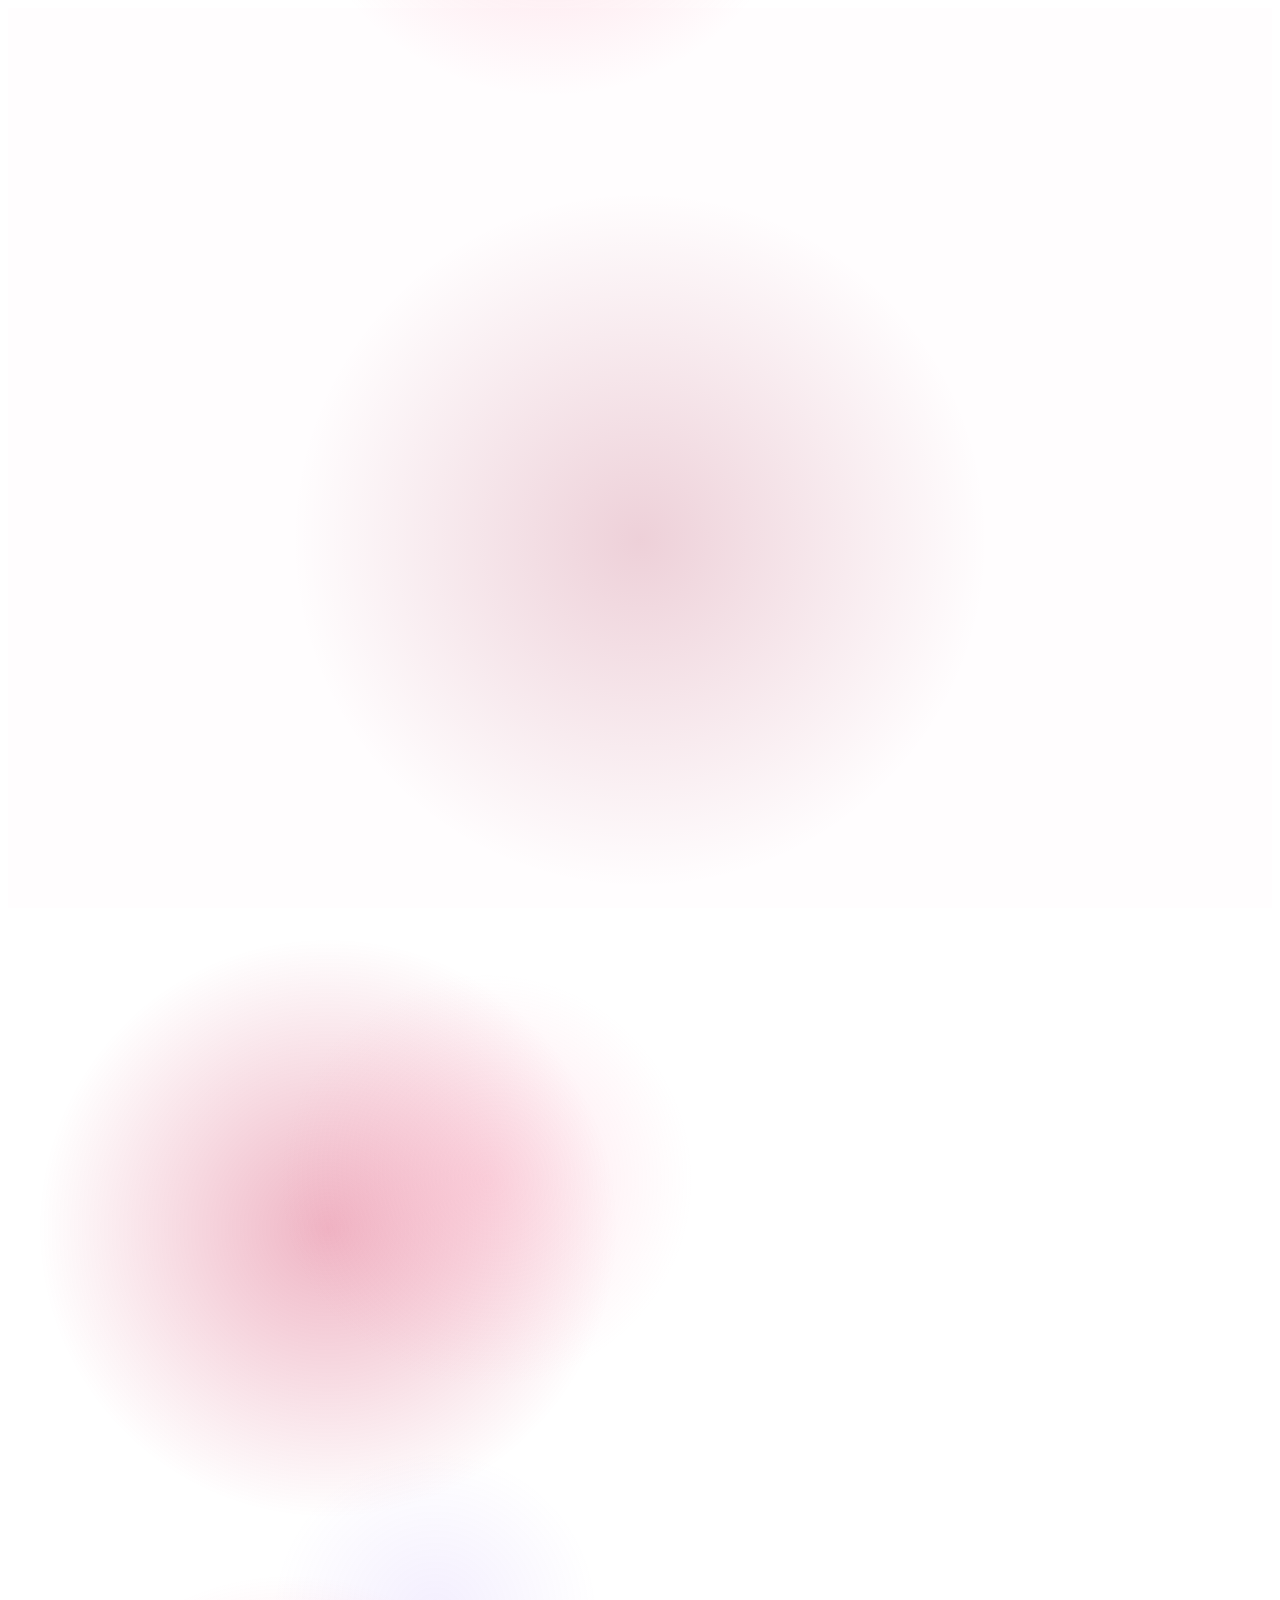
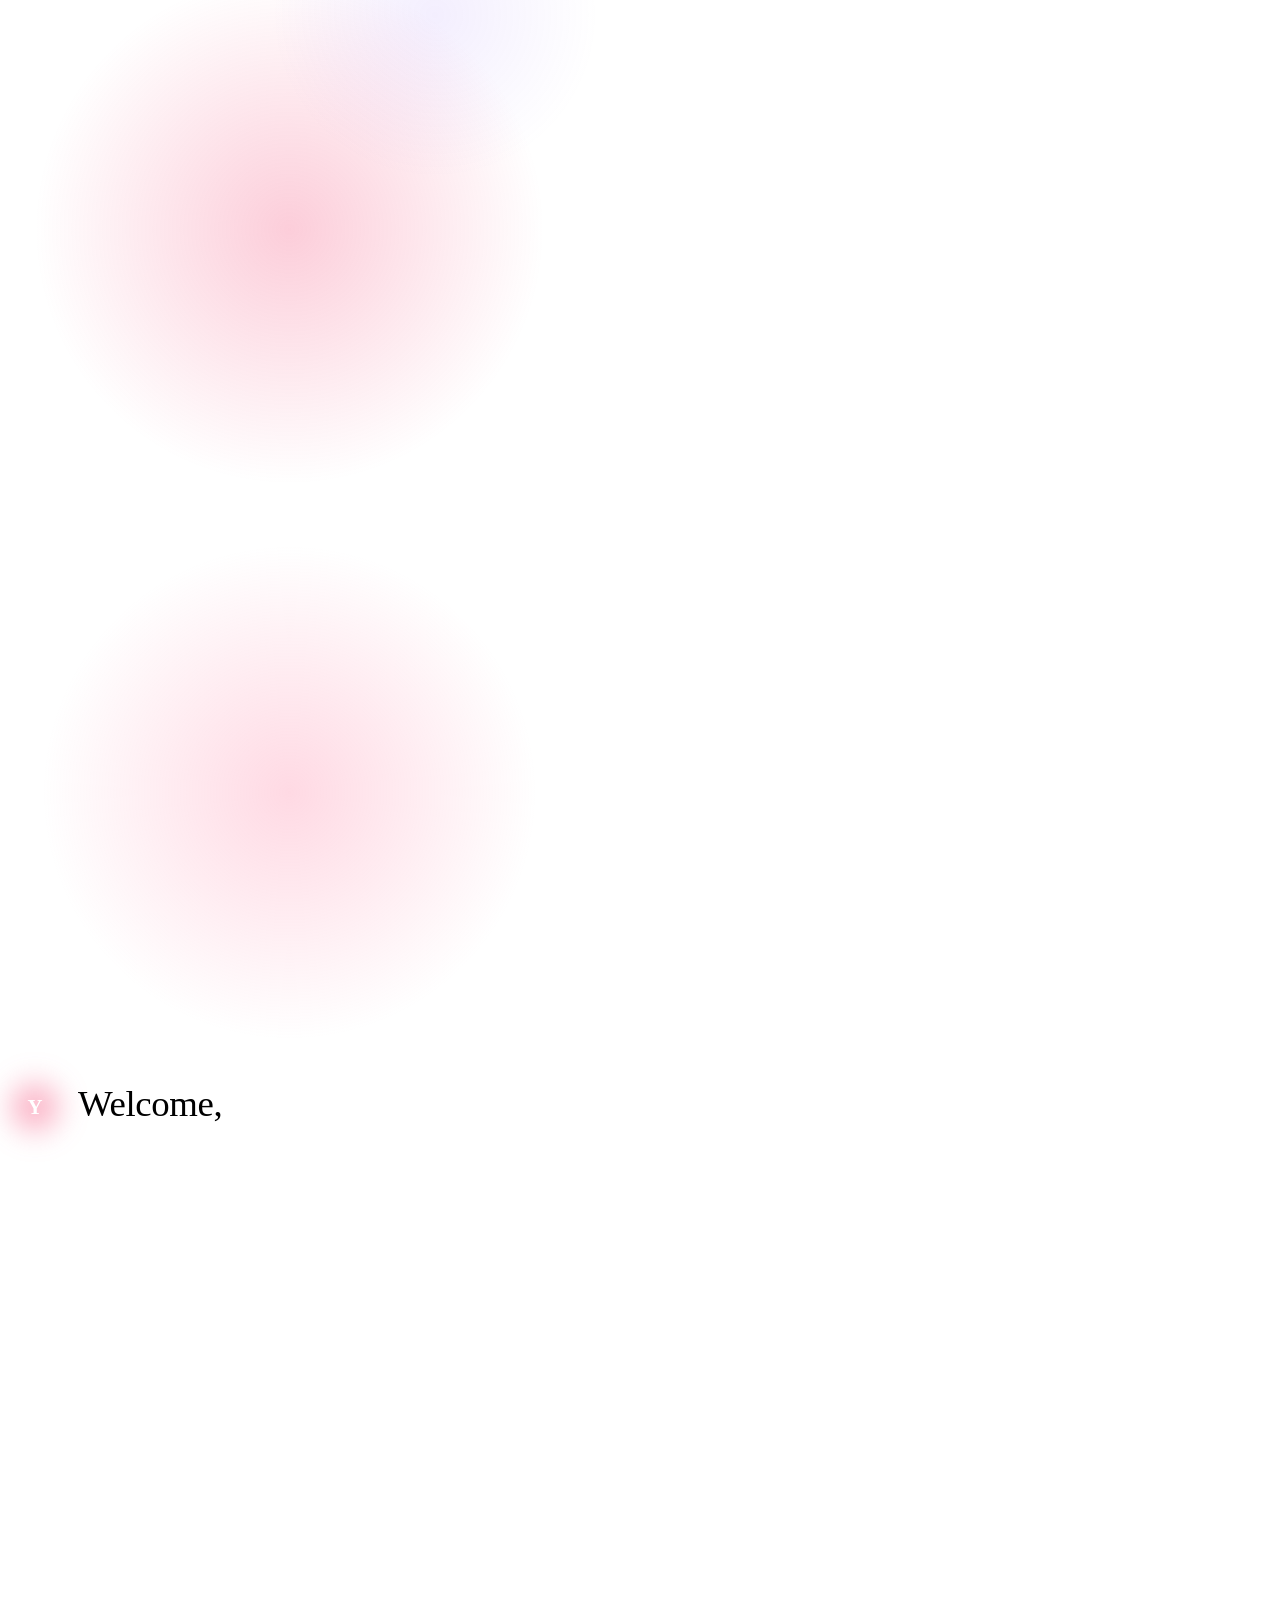
==== index.html @ c7412413 "Update index.html" ====
<!doctype html>
<html lang="en">
<head>
<meta charset="utf-8" />
<meta name="viewport" content="width=device-width, initial-scale=1" />
<title>AFEX Hub</title>
<link rel="preconnect" href="https://fonts.googleapis.com"> 
<link rel="preconnect" href="https://fonts.gstatic.com" crossorigin>
<link rel="preconnect" href="https://api.fontshare.com" crossorigin>
<link href="https://fonts.googleapis.com/css2?family=Cormorant+Garamond:ital,wght@1,500;1,600;1,700&display=swap" rel="stylesheet">
<link href="https://api.fontshare.com/v2/css?f[]=switzer@400,500,600,700,800&display=swap" rel="stylesheet">
<link rel="stylesheet" href="assets/shared.css">
<style>
  body{ overflow:hidden; }
  .stage{ display:flex; flex-direction:column; transform:translateY(0); transition:transform .95s var(--ease); will-change:transform; }
  body.revealed .stage{ transform:translateY(-100vh); }

  .welcome{
    height:100vh; position:relative; cursor:pointer;
    display:flex; flex-direction:column; align-items:center; justify-content:center; text-align:center; padding:0 24px;
    background:#fffdfe;
  }
  .welcome .grain{ z-index:1; }
  .w1{ width:55vw;height:55vw; left:2vw; top:0; background:radial-gradient(circle at center, rgba(201,6,58,.22), transparent 60%); animation:wf1 28s ease-in-out infinite; }
  .w2{ width:48vw;height:48vw; right:0; top:14vh; background:radial-gradient(circle at center, rgba(244,63,111,.20), transparent 60%); animation:wf2 34s ease-in-out infinite; }
  .w3{ width:62vw;height:62vw; left:20vw; bottom:-24vh; background:radial-gradient(circle at center, rgba(158,4,46,.18), transparent 62%); animation:wf3 40s ease-in-out infinite; }
  .w4{ width:38vw;height:38vw; right:14vw; bottom:6vh; background:radial-gradient(circle at center, rgba(255,138,170,.22), transparent 60%); animation:wf4 31s ease-in-out infinite; }
  .w5{ width:30vw;height:30vw; left:8vw; top:34vh; background:radial-gradient(circle at center, rgba(139,92,246,.10), transparent 60%); animation:wf5 37s ease-in-out infinite; }
  @keyframes wf1{ 0%,100%{transform:translate(0,0) scale(1);opacity:.85} 25%{transform:translate(20vw,8vh) scale(1.25)} 50%{transform:translate(10vw,22vh) scale(1.1);opacity:1} 75%{transform:translate(-6vw,12vh) scale(1.3)} }
  @keyframes wf2{ 0%,100%{transform:translate(0,0) scale(1);opacity:.8} 30%{transform:translate(-16vw,14vh) scale(1.2)} 60%{transform:translate(-22vw,-6vh) scale(1.35);opacity:1} }
  @keyframes wf3{ 0%,100%{transform:translate(0,0) scale(1)} 33%{transform:translate(-14vw,-18vh) scale(1.2)} 66%{transform:translate(10vw,-10vh) scale(1.1)} }
  @keyframes wf4{ 0%,100%{transform:translate(0,0) scale(1);opacity:.75} 40%{transform:translate(-12vw,-14vh) scale(1.3)} 70%{transform:translate(6vw,-20vh) scale(1.15);opacity:1} }
  @keyframes wf5{ 0%,100%{transform:translate(0,0) scale(1)} 50%{transform:translate(16vw,14vh) scale(1.4)} }

  .welcome-inner{ position:relative; z-index:2; display:flex; flex-direction:column; align-items:center; }
  .greet-clip{ overflow:hidden; display:block; padding:.15em .2em; }
  @keyframes greetOut{ from{opacity:1;transform:translateY(0);filter:blur(0)} to{opacity:0;transform:translateY(-115%);filter:blur(8px)} }
  @keyframes greetIn{ from{opacity:0;transform:translateY(115%);filter:blur(8px)} to{opacity:1;transform:translateY(0);filter:blur(0)} }
  .welcome-line{ display:block; font-weight:500; font-size:clamp(1.5rem,3.4vw,2.4rem); letter-spacing:.005em; color:var(--ink); white-space:nowrap; opacity:0; animation:rise 1s var(--ease) .3s forwards; }
  .welcome-line.greet-out{ animation:greetOut .5s cubic-bezier(.4,0,.2,1) forwards; }
  .welcome-line.greet-in{ animation:greetIn .6s cubic-bezier(.16,1,.3,1) forwards; }
  .name-row{ position:relative; display:inline-flex; align-items:baseline; justify-content:center; white-space:nowrap; max-width:100%; }
  .welcome-name{
    display:block; white-space:nowrap; font-family:'Cormorant Garamond',serif; font-style:italic; font-weight:600;
    font-size:clamp(4rem,14vw,10.5rem); line-height:1.2; letter-spacing:-.01em; margin-top:.04em;
    padding:.1em .28em .06em .18em;
    background:linear-gradient(100deg,var(--red-deep) 0%,var(--red) 34%,var(--rose) 58%,var(--red) 84%,var(--red-deep) 100%);
    background-size:220% 100%; -webkit-background-clip:text; background-clip:text; -webkit-text-fill-color:transparent; color:transparent;
    opacity:0;
    filter:drop-shadow(0 2px 24px rgba(201,6,58,.18));
    animation:riseName 1.1s var(--ease) .46s forwards, sweep 9s ease-in-out 1.6s infinite;
  }
  @keyframes riseName{ from{opacity:0;transform:translateY(18px)} to{opacity:.86;transform:translateY(0)} }
  .welcome-punc{
    position:absolute; left:100%; bottom:0; width:0;
    display:inline-block; overflow:visible;
  }
  .welcome-punc span{
    display:inline-block; margin-left:-.28em; opacity:.86;
    font-family:'Cormorant Garamond',serif; font-style:italic; font-weight:600;
    font-size:clamp(4rem,14vw,10.5rem); line-height:1.2;
    background:linear-gradient(100deg,var(--red) 0%,var(--rose) 100%);
    -webkit-background-clip:text; background-clip:text; -webkit-text-fill-color:transparent; color:transparent;
  }
  .punc-out{ animation:puncOut .5s cubic-bezier(.4,0,.2,1) forwards; }
  .punc-in{ animation:puncIn .6s cubic-bezier(.16,1,.3,1) forwards; }
  @keyframes puncOut{ from{opacity:.86;transform:translateY(0)} to{opacity:0;transform:translateY(-115%)} }
  @keyframes puncIn{ from{opacity:0;transform:translateY(115%)} to{opacity:.86;transform:translateY(0)} }
  @keyframes sweep{ 0%,100%{background-position:0% 50%} 50%{background-position:100% 50%} }
  @keyframes rise{ from{opacity:0;transform:translateY(18px)} to{opacity:1;transform:translateY(0)} }

  .d1{ width:50vw;height:50vw; right:-8vw; top:-12vh; background:radial-gradient(circle at center, rgba(201,6,58,.30), transparent 64%); animation:wf3 30s ease-in-out infinite; }
  .d2{ width:44vw;height:44vw; left:-6vw; bottom:-16vh; background:radial-gradient(circle at center, rgba(244,63,111,.26), transparent 64%); animation:wf2 34s ease-in-out infinite; }
  .d3{ width:44vw;height:44vw; left:30vw; top:24vh; background:radial-gradient(circle at center, rgba(255,138,170,.32), transparent 62%); animation:wf1 38s ease-in-out infinite; }

  .dash-top{ margin-bottom:32px; }
  .hello-row{ display:flex; align-items:center; gap:16px; }
  .headshot{ width:54px; height:54px; border-radius:50%; flex-shrink:0; position:relative;
    background:linear-gradient(135deg,var(--red),var(--rose)); color:#fff; font-weight:700; font-size:1.3rem;
    display:flex; align-items:center; justify-content:center;
    background-size:cover; background-position:center; }
  .headshot::before{ content:""; position:absolute; inset:-10px; border-radius:50%; z-index:-1;
    background:radial-gradient(circle at center, rgba(244,63,111,.5), transparent 70%);
    filter:blur(12px); animation:hsGlow 4s ease-in-out infinite; }
  @keyframes hsGlow{ 0%,100%{opacity:.6; transform:scale(1)} 50%{opacity:1; transform:scale(1.12)} }
  .dash-hello{ font-size:clamp(1.6rem,3vw,2.3rem); font-weight:500; letter-spacing:-.01em; line-height:1.3; overflow:visible; }
  .dash-hello b{ font-family:'Cormorant Garamond',serif; font-style:italic; font-weight:700; font-size:1.2em;
    line-height:1.3; padding:0 .18em 0 .04em; display:inline-block; overflow:visible;
    background:linear-gradient(100deg,var(--red-deep),var(--rose)); -webkit-background-clip:text; background-clip:text; -webkit-text-fill-color:transparent; color:transparent; }
  .dash-date{ font-size:.84rem; color:var(--soft); font-weight:600; margin-top:.5rem; }

  .board{ display:grid; grid-template-columns:1.4fr 1fr 1fr; grid-auto-rows:auto; gap:16px; }
  .card{ background:linear-gradient(145deg, rgba(255,255,255,.55), rgba(255,255,255,.28)); border:1px solid rgba(255,255,255,.9); border-radius:22px; padding:26px; position:relative; overflow:hidden;
    backdrop-filter:blur(6px) saturate(150%); -webkit-backdrop-filter:blur(6px) saturate(150%);
    box-shadow:0 1px 0 rgba(255,255,255,.9) inset, -1px -1px 0 rgba(255,255,255,.3) inset, 0 14px 40px -18px rgba(16,14,20,.28);
    opacity:0; transform:translateY(28px); }
  .card::before{ content:""; position:absolute; top:-60%; left:-20%; width:70%; height:200%; pointer-events:none; z-index:0;
    background:linear-gradient(100deg, transparent 30%, rgba(255,255,255,.55) 48%, rgba(255,255,255,.8) 50%, rgba(255,255,255,.55) 52%, transparent 70%);
    transform:rotate(12deg); filter:blur(3px); }
  .card::after{ content:""; position:absolute; inset:0 0 auto 0; height:55%; pointer-events:none; z-index:0;
    background:linear-gradient(180deg, rgba(255,255,255,.7), rgba(255,255,255,0)); }
  .card .value{ transition:transform .3s var(--ease); transform-origin:left center; position:relative; z-index:1; }
  .card.hero .value{ transform-origin:center; }
  .card:hover .value{ transform:scale(1.08); }
  body.revealed .card{ animation:floatUp .8s var(--ease) forwards; }
  body.revealed .card:nth-child(1){ animation-delay:.30s; }
  body.revealed .card:nth-child(2){ animation-delay:.38s; }
  body.revealed .card:nth-child(3){ animation-delay:.46s; }
  body.revealed .card:nth-child(4){ animation-delay:.54s; }
  body.revealed .card:nth-child(5){ animation-delay:.62s; }
  body.revealed .card:nth-child(6){ animation-delay:.70s; }
  @keyframes floatUp{ from{opacity:0;transform:translateY(28px)} to{opacity:1;transform:translateY(0)} }

  .label{ font-size:.72rem; letter-spacing:.12em; text-transform:uppercase; color:var(--soft); font-weight:700; margin-bottom:14px; position:relative; z-index:1; }
  .value{ font-size:3.2rem; font-weight:800; letter-spacing:-.04em; line-height:1; margin-top:.1em; position:relative; z-index:1; }
  .value small{ font-size:1rem; font-weight:700; color:var(--soft); }
  .foot{ font-size:.78rem; color:var(--soft); font-weight:500; margin-top:12px; position:relative; z-index:1; }
  .foot .up{ color:#1a9d6d; font-weight:800; }

  .card.hero{ grid-row:span 2; display:flex; flex-direction:column; justify-content:center; align-items:center; text-align:center;
    background:linear-gradient(165deg,rgba(255,255,255,.6) 0%,rgba(255,242,245,.55) 100%); border-color:rgba(201,6,58,.22); min-height:300px; gap:.2rem; }
  .card.hero .value{ font-size:clamp(6rem,14vw,10rem); line-height:.9; margin:.1em 0; background:linear-gradient(135deg,var(--red-deep),var(--red) 55%,var(--rose)); -webkit-background-clip:text; background-clip:text; -webkit-text-fill-color:transparent; color:transparent; }
  .card.hero .label, .card.hero .hero-foot{ position:relative; z-index:1; }
  .card.hero .hero-foot{ font-size:.86rem; color:var(--soft); font-weight:500; }
  .card.hero .hero-foot b{ color:var(--red); font-weight:800; }

  .card.wide{ grid-column:1 / -1; }
  .pipe-row{ display:flex; gap:10px; flex-wrap:wrap; margin-top:6px; }
  .stagechip{ flex:1 1 110px; background:rgba(255,255,255,.5); border:1px solid rgba(255,255,255,.65); border-radius:14px; padding:16px; text-align:left;
    backdrop-filter:blur(12px) saturate(140%); -webkit-backdrop-filter:blur(12px) saturate(140%); }
  .stagechip .n{ font-size:1.7rem; font-weight:800; letter-spacing:-.03em; }
  .stagechip .s{ font-size:.7rem; color:var(--soft); font-weight:700; text-transform:uppercase; letter-spacing:.05em; margin-top:5px; }
  .stagechip.hot{ border-color:rgba(201,6,58,.3); background:linear-gradient(160deg,rgba(255,255,255,.6),rgba(255,245,247,.55)); }
  .stagechip.hot .n{ color:var(--red); }

  .card.funded{ display:flex; flex-direction:column; }
  .funded-body{ display:flex; gap:16px; align-items:stretch; flex:1; margin-top:6px; }
  .funded-bar{ width:14px; flex-shrink:0; border-radius:8px; background:rgba(201,6,58,.1); position:relative; overflow:hidden; align-self:stretch; min-height:90px; }
  .funded-fill{ position:absolute; left:0; right:0; bottom:0; height:0; border-radius:8px;
    background:linear-gradient(180deg,var(--rose),var(--red) 60%,var(--red-deep));
    transition:height 1.4s cubic-bezier(.16,1,.3,1); }
  .funded-info{ display:flex; flex-direction:column; justify-content:center; }
  .funded-info .value{ font-size:2.4rem; }
  .funded-info .foot b{ color:var(--red); font-weight:800; }

  .card.conv{ display:flex; flex-direction:column; }
  .conv-body{ display:flex; flex-direction:column; align-items:center; gap:10px; margin-top:6px; }
  .radial{ position:relative; width:118px; height:118px; }
  .radial svg{ width:100%; height:100%; transform:rotate(-90deg); }
  .radial-track{ fill:none; stroke:rgba(201,6,58,.12); stroke-width:11; }
  .radial-fill{ fill:none; stroke:url(#convGrad); stroke-width:11; stroke-linecap:round;
    stroke-dasharray:327; stroke-dashoffset:327; transition:stroke-dashoffset 1.5s cubic-bezier(.16,1,.3,1); }
  .radial-num{ position:absolute; inset:0; display:flex; align-items:center; justify-content:center; font-size:1.9rem; font-weight:800; letter-spacing:-.03em; color:var(--red); }
  .radial-num small{ font-size:.9rem; font-weight:700; margin-left:1px; }

  .chart-card{ display:flex; flex-direction:column; }
  .chart-head{ display:flex; align-items:center; justify-content:space-between; margin-bottom:18px; }
  .seg{ display:inline-flex; background:rgba(201,6,58,.06); border:1px solid rgba(255,255,255,.7); border-radius:10px; padding:3px; gap:2px; }
  .seg-btn{ border:none; background:none; cursor:pointer; font-size:.78rem; font-weight:700; color:var(--soft); padding:5px 14px; border-radius:8px; transition:all .2s; }
  .seg-btn.active{ background:#fff; color:var(--red); box-shadow:0 1px 3px rgba(16,14,20,.1); }
  .linechart{ position:relative; z-index:1; width:100%; }
  .linechart svg{ width:100%; height:auto; display:block; overflow:visible; }
  .line-area{ fill:url(#lineFill); opacity:0; transition:opacity 1s ease .3s; }
  .line-area.show{ opacity:1; }
  .line-path{ fill:none; stroke:url(#lineStroke); stroke-width:3; stroke-linecap:round; stroke-linejoin:round; vector-effect:non-scaling-stroke;
    stroke-dasharray:2000; stroke-dashoffset:2000; transition:stroke-dashoffset 1.5s cubic-bezier(.16,1,.3,1); }
  .line-path.show{ stroke-dashoffset:0; }
  .line-dot{ fill:#fff; stroke:var(--red); stroke-width:2.5; vector-effect:non-scaling-stroke; opacity:0; transition:opacity .3s; cursor:pointer; }
  .line-dot.show{ opacity:1; }
  .line-dot:hover{ stroke-width:4; }
  .line-val{ font-size:11px; font-weight:800; fill:var(--ink); opacity:0; transition:opacity .3s; }
  .line-val.show{ opacity:.7; }
  .bars-axis{ display:flex; margin-top:10px; }
  .bars-axis span{ flex:1; text-align:center; font-size:.74rem; font-weight:700; color:var(--soft); }

  @media (max-width:820px){ .board{ grid-template-columns:1fr 1fr; } .card.hero{ grid-column:1 / -1; grid-row:auto; } }
  @media (max-width:520px){ .board{ grid-template-columns:1fr; } }

  @media (prefers-reduced-motion: reduce){
    .stage{ transition:none; } *{ animation:none !important; }
    .card{ opacity:1 !important; transform:none !important; }
    .welcome-line,.welcome-name{ opacity:1 !important; transform:none !important; }
    .welcome-name{ background-position:0 50% !important; }
  }
  :focus-visible{ outline:2px solid var(--red); outline-offset:3px; }


</style>
</head>
<body>
  <div class="stage">

    <section class="welcome" id="welcome" aria-label="Welcome. Press any key to continue.">
      <div class="aura" aria-hidden="true">
        <div class="wash w1"></div><div class="wash w2"></div><div class="wash w3"></div>
        <div class="wash w4"></div><div class="wash w5"></div>
      </div>
      <div class="grain" aria-hidden="true"></div>
      <div class="sheen" aria-hidden="true" style="z-index:1;"></div>
      <div class="welcome-inner">
        <span class="greet-clip"><span class="welcome-line" id="greetLine">Welcome,</span></span>
        <span class="name-row">
          <span class="welcome-name" id="greetName">Yousif</span><span class="welcome-punc"><span id="greetPunc"></span></span>
        </span>
      </div>
    </section>

    <section class="dash page" aria-label="Your dashboard">
      <div class="aura" aria-hidden="true">
        <div class="wash d1"></div><div class="wash d2"></div><div class="wash d3"></div>
      </div>
      <div class="grain" aria-hidden="true" style="z-index:1;"></div>
      <div class="sheen" aria-hidden="true" style="z-index:1;"></div>
      <div class="dash-content page-content">
        <span id="nav-slot"></span>

        <div class="dash-top">
          <div class="hello-row">
            <span class="headshot" id="headshot" aria-hidden="true">Y</span>
            <div>
              <div class="dash-hello">Welcome, <b id="userName2">Yousif</b></div>
              <div class="dash-date" id="dateBox"></div>
            </div>
          </div>
        </div>

        <div class="board">
          <div class="card hero">
            <div>
              <div class="label">Submissions This Month</div>
              <div class="value">7</div>
            </div>
            <div class="hero-foot"><b>+2</b> ahead of this time last month</div>
          </div>

          <div class="card funded">
            <div class="label">Funded Volume (MTD)</div>
            <div class="funded-body">
              <div class="funded-bar"><span class="funded-fill" id="fundedFill"></span></div>
              <div class="funded-info">
                <div class="value">$1.24<small>M</small></div>
                <div class="foot"><b>3</b> loans funded &middot; 62% to goal</div>
              </div>
            </div>
          </div>

          <div class="card">
            <div class="label">In Pipeline</div>
            <div class="value">14</div>
            <div class="foot">across 6 stages</div>
          </div>
          <div class="card">
            <div class="label">Avg. Lead Age</div>
            <div class="value">9<small> days</small></div>
            <div class="foot">2 need attention</div>
          </div>

          <div class="card conv">
            <div class="label">Conversion</div>
            <div class="conv-body">
              <div class="radial" id="convRadial">
                <svg viewBox="0 0 120 120">
                  <defs>
                    <linearGradient id="convGrad" x1="0" y1="0" x2="1" y2="1">
                      <stop offset="0%" stop-color="#f43f6f"/>
                      <stop offset="100%" stop-color="#9e042e"/>
                    </linearGradient>
                  </defs>
                  <circle class="radial-track" cx="60" cy="60" r="52"/>
                  <circle class="radial-fill" id="convFill" cx="60" cy="60" r="52"/>
                </svg>
                <div class="radial-num"><span id="convNum">42</span><small>%</small></div>
              </div>
              <div class="foot">lead to submission</div>
            </div>
          </div>

          <div class="card wide">
            <div class="label">Your Pipeline</div>
            <div class="pipe-row">
              <div class="stagechip"><div class="n">3</div><div class="s">Setup</div></div>
              <div class="stagechip"><div class="n">2</div><div class="s">Disclosures</div></div>
              <div class="stagechip hot"><div class="n">4</div><div class="s">Underwriting</div></div>
              <div class="stagechip"><div class="n">2</div><div class="s">Cond. Approval</div></div>
              <div class="stagechip"><div class="n">1</div><div class="s">Clear to Close</div></div>
              <div class="stagechip"><div class="n">2</div><div class="s">Docs Out</div></div>
            </div>
          </div>

          <div class="card wide chart-card">
            <div class="chart-head">
              <div class="label">Submissions</div>
              <div class="seg" id="subSeg">
                <button class="seg-btn active" data-range="daily">Weekly</button>
                <button class="seg-btn" data-range="monthly">Monthly</button>
              </div>
            </div>
            <div class="linechart" id="lineChart"></div>
            <div class="bars-axis" id="subAxis"></div>
          </div>
        </div>
      </div>
    </section>

  </div>
<script src="assets/nav.js"></script>
<script>
  mountNav('Home', '');
const NAME="Yousif";
  document.getElementById('userName2').textContent=NAME;
  document.getElementById('headshot').textContent=NAME.charAt(0).toUpperCase();

  const GREETINGS = [
    { pre:"Hello,",           post:"" },
    { pre:"Welcome,",         post:"" },
    { pre:"Glad you're here,",post:"" },
    { pre:"It's still you,",  post:"" },
    { pre:"My favorite",      post:"" }
  ];
  const lineEl = document.getElementById('greetLine');
  const nameEl = document.getElementById('greetName');
  const puncEl = document.getElementById('greetPunc');
  let lastIdx = -1;

  function pickGreeting(){
    let i;
    do { i = Math.floor(Math.random()*GREETINGS.length); } while(i===lastIdx && GREETINGS.length>1);
    lastIdx = i;
    return GREETINGS[i];
  }
  function applyGreeting(g){
    lineEl.textContent = g.pre;
    nameEl.textContent = NAME;
    puncEl.textContent = g.post || "";
  }

  applyGreeting(pickGreeting());

  function rotateGreeting(){
    lineEl.classList.remove('greet-in');
    puncEl.classList.remove('punc-in');
    lineEl.classList.add('greet-out');
    puncEl.classList.add('punc-out');

    function afterOut(e){
      if(e.animationName !== 'greetOut') return;
      lineEl.removeEventListener('animationend', afterOut);
      applyGreeting(pickGreeting());
      lineEl.classList.remove('greet-out');
      puncEl.classList.remove('punc-out');
      void lineEl.offsetWidth;
      lineEl.classList.add('greet-in');
      puncEl.classList.add('punc-in');
    }
    lineEl.addEventListener('animationend', afterOut);
  }

  setTimeout(()=>{ setInterval(rotateGreeting, 5000); }, 4000);

  const d=new Date();
  document.getElementById('dateBox').textContent=
    d.toLocaleDateString(undefined,{weekday:'long', month:'long', day:'numeric', year:'numeric'});

  const FUNDED_PCT = 62;
  const CONV_PCT = 42;
  const SUB_DATA = {
    daily: {
      values:[2,1,3,0,2,4,1],
      labels:['Mon','Tue','Wed','Thu','Fri','Sat','Sun']
    },
    monthly: {
      values:[4,6,3,7,5,8,6,7,9,7,5,7],
      labels:['Jan','Feb','Mar','Apr','May','Jun','Jul','Aug','Sep','Oct','Nov','Dec']
    }
  };

  const lineEl2 = document.getElementById('lineChart');
  const axisEl = document.getElementById('subAxis');
  function renderChart(range){
    const data = SUB_DATA[range];
    const vals = data.values;
    const max = Math.max.apply(null, vals) || 1;
    const W = 1400, H = 200, padY = 28, padX = 24;
    const n = vals.length;
    const stepX = (W - padX*2) / (n - 1);
    const pts = vals.map((v,i)=>({
      x: padX + i*stepX,
      y: padY + (1 - v/max) * (H - padY*2),
      v
    }));
    const linePath = pts.map((p,i)=> (i===0?'M':'L') + p.x.toFixed(1) + ' ' + p.y.toFixed(1)).join(' ');
    const areaPath = linePath + ' L' + pts[n-1].x.toFixed(1) + ' ' + (H-padY) + ' L' + pts[0].x.toFixed(1) + ' ' + (H-padY) + ' Z';

    lineEl2.innerHTML =
      '<svg viewBox="0 0 '+W+' '+H+'">' +
        '<defs>' +
          '<linearGradient id="lineStroke" x1="0" y1="0" x2="1" y2="0">' +
            '<stop offset="0%" stop-color="#f43f6f"/><stop offset="100%" stop-color="#9e042e"/>' +
          '</linearGradient>' +
          '<linearGradient id="lineFill" x1="0" y1="0" x2="0" y2="1">' +
            '<stop offset="0%" stop-color="rgba(201,6,58,.22)"/><stop offset="100%" stop-color="rgba(201,6,58,0)"/>' +
          '</linearGradient>' +
        '</defs>' +
        '<path class="line-area" d="'+areaPath+'"/>' +
        '<path class="line-path" d="'+linePath+'"/>' +
        pts.map(p=>'<circle class="line-dot" cx="'+p.x.toFixed(1)+'" cy="'+p.y.toFixed(1)+'" r="4.5"/>').join('') +
        pts.map(p=>'<text class="line-val" x="'+p.x.toFixed(1)+'" y="'+(p.y-12).toFixed(1)+'" text-anchor="middle">'+p.v+'</text>').join('') +
      '</svg>';

    axisEl.innerHTML = data.labels.map(l=>'<span>'+l+'</span>').join('');

    const areaEl = lineEl2.querySelector('.line-area');
    const pathEl = lineEl2.querySelector('.line-path');
    requestAnimationFrame(()=>{
      pathEl.classList.add('show');
      areaEl.classList.add('show');
      lineEl2.querySelectorAll('.line-dot').forEach((dot,i)=> setTimeout(()=>dot.classList.add('show'), 300 + i*60));
      lineEl2.querySelectorAll('.line-val').forEach((t,i)=> setTimeout(()=>t.classList.add('show'), 400 + i*60));
    });
  }
  document.getElementById('subSeg').addEventListener('click', (e)=>{
    const btn = e.target.closest('.seg-btn');
    if(!btn) return;
    document.querySelectorAll('#subSeg .seg-btn').forEach(b=>b.classList.remove('active'));
    btn.classList.add('active');
    renderChart(btn.dataset.range);
  });

  function animateDashboard(){
    document.getElementById('fundedFill').style.height = FUNDED_PCT + '%';
    const circ = 2 * Math.PI * 52;
    document.getElementById('convFill').style.strokeDashoffset = circ * (1 - CONV_PCT/100);
    renderChart('daily');
  }

  let revealed=false;
  function reveal(){ if(revealed)return; revealed=true; document.body.classList.add('revealed'); setTimeout(animateDashboard, 500); }
  window.addEventListener('keydown',reveal);
  document.getElementById('welcome').addEventListener('click',reveal);
</script>
</body>
</html>
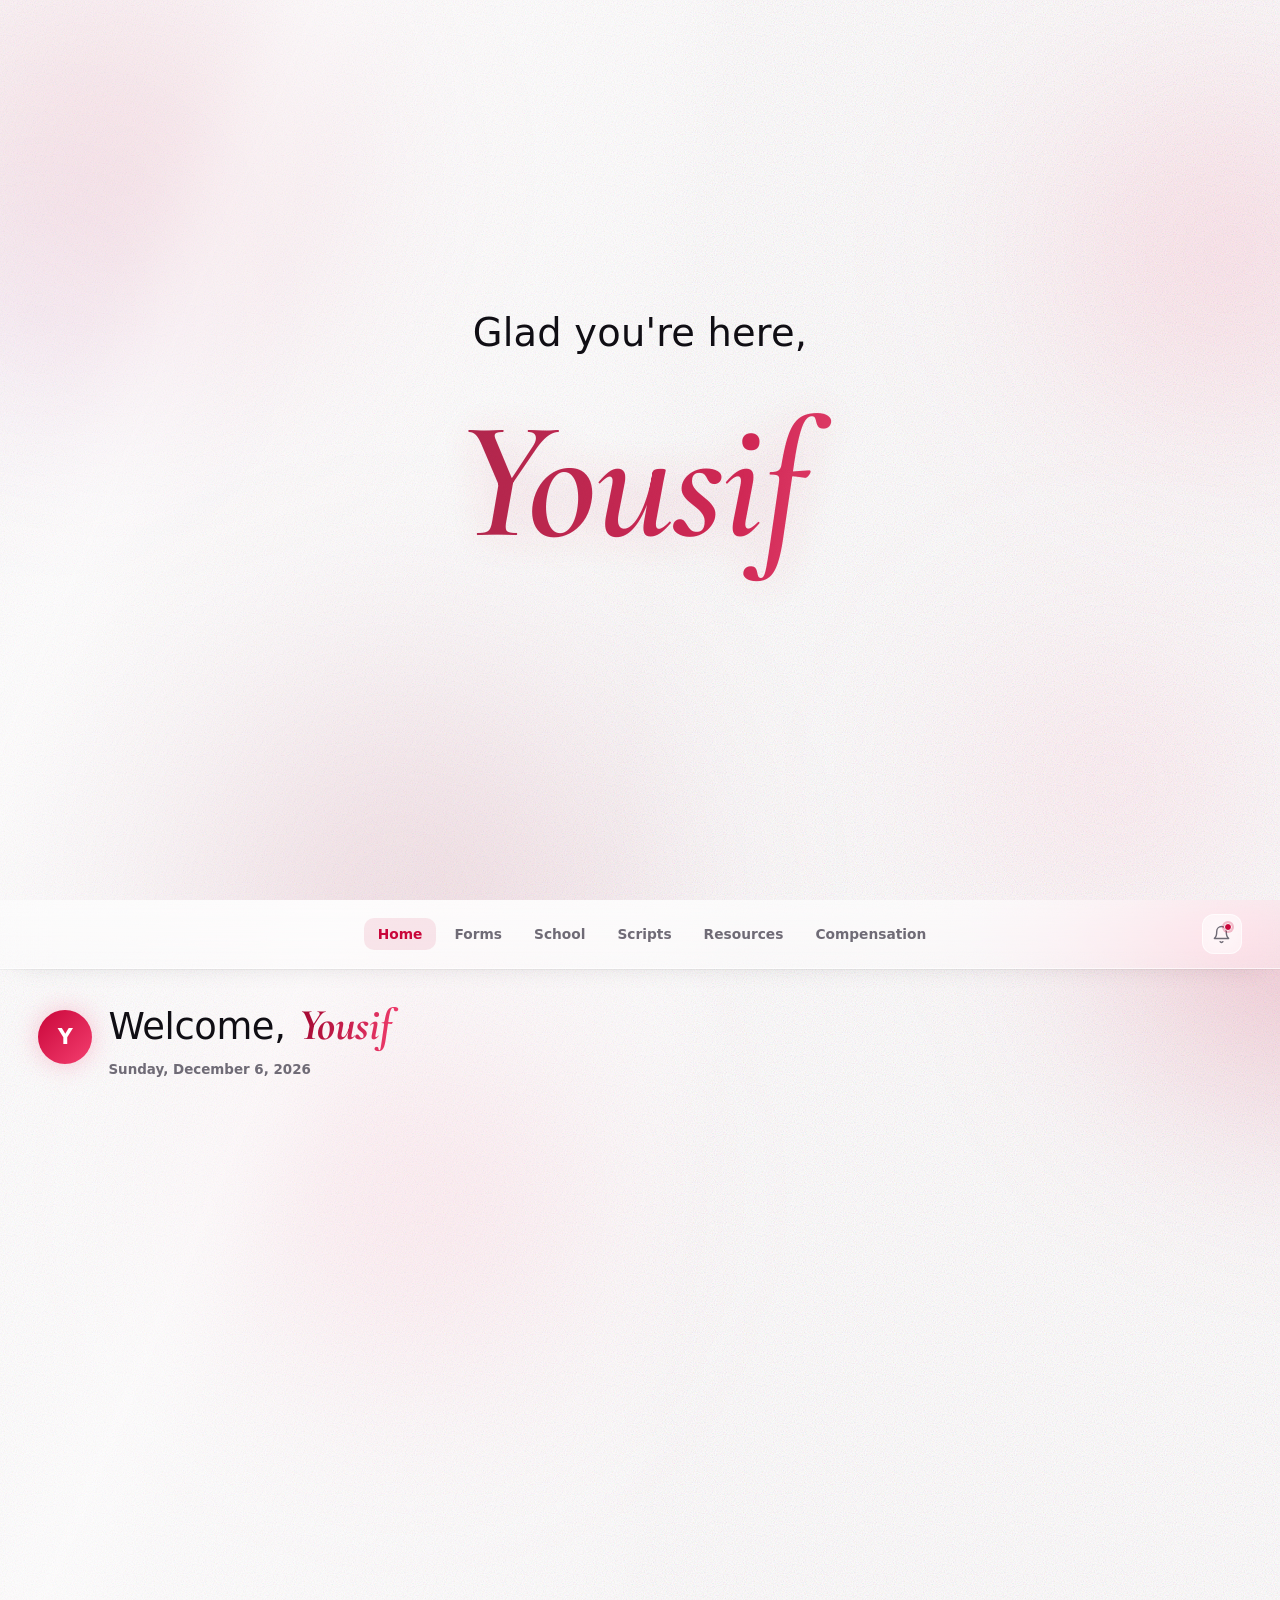
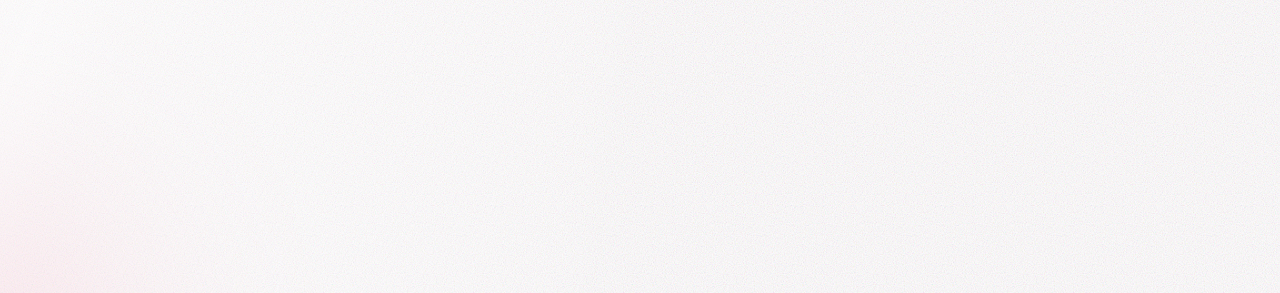
==== commit 1424a667: "Update index.html" ====
--- a/index.html
+++ b/index.html
@@ -4,7 +4,7 @@
 <meta charset="utf-8" />
 <meta name="viewport" content="width=device-width, initial-scale=1" />
 <title>AFEX Hub</title>
-<link rel="preconnect" href="https://fonts.googleapis.com"> 
+<link rel="preconnect" href="https://fonts.googleapis.com">
 <link rel="preconnect" href="https://fonts.gstatic.com" crossorigin>
 <link rel="preconnect" href="https://api.fontshare.com" crossorigin>
 <link href="https://fonts.googleapis.com/css2?family=Cormorant+Garamond:ital,wght@1,500;1,600;1,700&display=swap" rel="stylesheet">
--- a/assets/shared.css
+++ b/assets/shared.css
@@ -0,0 +1,68 @@
+:root{
+  --red:#C9063A; --red-deep:#9e042e; --rose:#f43f6f;
+  --ink:#100e14; --soft:#6f6b76; --line:rgba(16,14,20,.07);
+  --ease:cubic-bezier(.16,1,.3,1);
+}
+*{box-sizing:border-box;margin:0;padding:0} 
+html,body{height:100%}
+body{ font-family:'Switzer',system-ui,sans-serif; background:#fff; color:var(--ink); -webkit-font-smoothing:antialiased; }
+
+.aura{ position:absolute; inset:-20%; z-index:0; pointer-events:none; overflow:hidden; }
+.wash{ position:absolute; border-radius:50%; filter:blur(90px); mix-blend-mode:multiply; }
+.grain{ position:absolute; inset:0; pointer-events:none; opacity:.32;
+  background-image:url("data:image/svg+xml,%3Csvg xmlns='http://www.w3.org/2000/svg' width='150' height='150'%3E%3Cfilter id='n'%3E%3CfeTurbulence type='fractalNoise' baseFrequency='0.9' numOctaves='3'/%3E%3C/filter%3E%3Crect width='100%25' height='100%25' filter='url(%23n)' opacity='0.85'/%3E%3C/svg%3E"); }
+.sheen{ position:absolute; inset:0; pointer-events:none; overflow:hidden; }
+.sheen::before{ content:""; position:absolute; top:-60%; left:-30%; width:80%; height:220%;
+  background:linear-gradient(105deg, transparent 0%, rgba(255,255,255,.35) 45%, rgba(255,255,255,.55) 50%, rgba(255,255,255,.35) 55%, transparent 100%);
+  transform:rotate(8deg); filter:blur(24px); animation:sheenDrift 14s ease-in-out infinite; }
+@keyframes sheenDrift{ 0%,100%{ transform:translateX(0) rotate(8deg); opacity:.5 } 50%{ transform:translateX(60vw) rotate(8deg); opacity:.85 } }
+
+@keyframes wf1{ 0%,100%{transform:translate(0,0) scale(1);opacity:.85} 25%{transform:translate(20vw,8vh) scale(1.25)} 50%{transform:translate(10vw,22vh) scale(1.1);opacity:1} 75%{transform:translate(-6vw,12vh) scale(1.3)} }
+@keyframes wf2{ 0%,100%{transform:translate(0,0) scale(1);opacity:.8} 30%{transform:translate(-16vw,14vh) scale(1.2)} 60%{transform:translate(-22vw,-6vh) scale(1.35);opacity:1} }
+@keyframes wf3{ 0%,100%{transform:translate(0,0) scale(1)} 33%{transform:translate(-14vw,-18vh) scale(1.2)} 66%{transform:translate(10vw,-10vh) scale(1.1)} }
+@keyframes wf4{ 0%,100%{transform:translate(0,0) scale(1);opacity:.75} 40%{transform:translate(-12vw,-14vh) scale(1.3)} 70%{transform:translate(6vw,-20vh) scale(1.15);opacity:1} }
+@keyframes wf5{ 0%,100%{transform:translate(0,0) scale(1)} 50%{transform:translate(16vw,14vh) scale(1.4)} }
+
+.nav{ position:sticky; top:0; z-index:5; display:flex; align-items:center; justify-content:space-between;
+  gap:20px; padding:14px clamp(20px,3vw,44px); width:100vw; margin-left:calc(50% - 50vw); margin-bottom:28px;
+  background:linear-gradient(180deg, rgba(255,255,255,.55), rgba(255,255,255,.35));
+  backdrop-filter:blur(22px) saturate(160%); -webkit-backdrop-filter:blur(22px) saturate(160%);
+  border-bottom:1px solid rgba(255,255,255,.5);
+  box-shadow:0 1px 0 rgba(16,14,20,.04), 0 8px 30px -18px rgba(16,14,20,.18); }
+.nav-logo{ width:64px; height:26px; flex-shrink:0;
+  background:linear-gradient(100deg,var(--red-deep),var(--red) 45%,var(--rose));
+  -webkit-mask:url("https://cdn.emailacademy.com/user/572ce4f73e2234c9b87b3cd8c7b01995def56563f3d2ee6f30b09e63b46a9eee/Asset%2072026_01_21_14_15_10.png") no-repeat center / contain;
+  mask:url("https://cdn.emailacademy.com/user/572ce4f73e2234c9b87b3cd8c7b01995def56563f3d2ee6f30b09e63b46a9eee/Asset%2072026_01_21_14_15_10.png") no-repeat center / contain; }
+.nav-links{ display:flex; gap:4px; flex-wrap:wrap; }
+.nav-links a{ font-size:.86rem; font-weight:600; color:var(--soft); text-decoration:none; padding:8px 14px; border-radius:10px;
+  transition:color .2s, background .2s; }
+.nav-links a:hover{ color:var(--ink); background:rgba(201,6,58,.06); }
+.nav-links a.active{ color:var(--red); background:rgba(201,6,58,.09); }
+.nav-bell{ position:relative; width:40px; height:40px; flex-shrink:0; border:none; cursor:pointer; border-radius:12px;
+  background:rgba(255,255,255,.4); border:1px solid rgba(255,255,255,.7);
+  backdrop-filter:blur(10px); -webkit-backdrop-filter:blur(10px);
+  display:flex; align-items:center; justify-content:center; color:var(--soft);
+  transition:color .2s, background .2s, transform .2s; }
+.nav-bell:hover{ color:var(--red); background:rgba(201,6,58,.08); transform:translateY(-1px); }
+.nav-bell svg{ width:19px; height:19px; }
+.nav-bell-dot{ position:absolute; top:8px; right:9px; width:8px; height:8px; border-radius:50%;
+  background:var(--red); border:1.5px solid #fff; box-shadow:0 0 0 2px rgba(201,6,58,.25);
+  animation:bellPulse 2.2s ease-in-out infinite; }
+@keyframes bellPulse{ 0%,100%{ box-shadow:0 0 0 2px rgba(201,6,58,.25) } 50%{ box-shadow:0 0 0 5px rgba(201,6,58,0) } }
+@media (max-width:900px){ .nav{ flex-wrap:wrap; } .nav-links{ order:3; width:100%; } }
+
+.card{ background:linear-gradient(145deg, rgba(255,255,255,.55), rgba(255,255,255,.28)); border:1px solid rgba(255,255,255,.9); border-radius:22px; padding:26px; position:relative; overflow:hidden;
+  backdrop-filter:blur(6px) saturate(150%); -webkit-backdrop-filter:blur(6px) saturate(150%);
+  box-shadow:0 1px 0 rgba(255,255,255,.9) inset, -1px -1px 0 rgba(255,255,255,.3) inset, 0 14px 40px -18px rgba(16,14,20,.28); }
+.card::before{ content:""; position:absolute; top:-60%; left:-20%; width:70%; height:200%; pointer-events:none; z-index:0;
+  background:linear-gradient(100deg, transparent 30%, rgba(255,255,255,.55) 48%, rgba(255,255,255,.8) 50%, rgba(255,255,255,.55) 52%, transparent 70%);
+  transform:rotate(12deg); filter:blur(3px); }
+.card::after{ content:""; position:absolute; inset:0 0 auto 0; height:55%; pointer-events:none; z-index:0;
+  background:linear-gradient(180deg, rgba(255,255,255,.7), rgba(255,255,255,0)); }
+
+.page{ min-height:100vh; overflow-y:auto; position:relative; background:#fffdfe; color:var(--ink); padding:0 clamp(20px,3vw,44px) clamp(20px,3vw,36px); }
+.page-content{ position:relative; z-index:2; max-width:1600px; margin:0 auto; }
+
+.label{ font-size:.72rem; letter-spacing:.12em; text-transform:uppercase; color:var(--soft); font-weight:700; margin-bottom:14px; position:relative; z-index:1; }
+
+:focus-visible{ outline:2px solid var(--red); outline-offset:3px; }
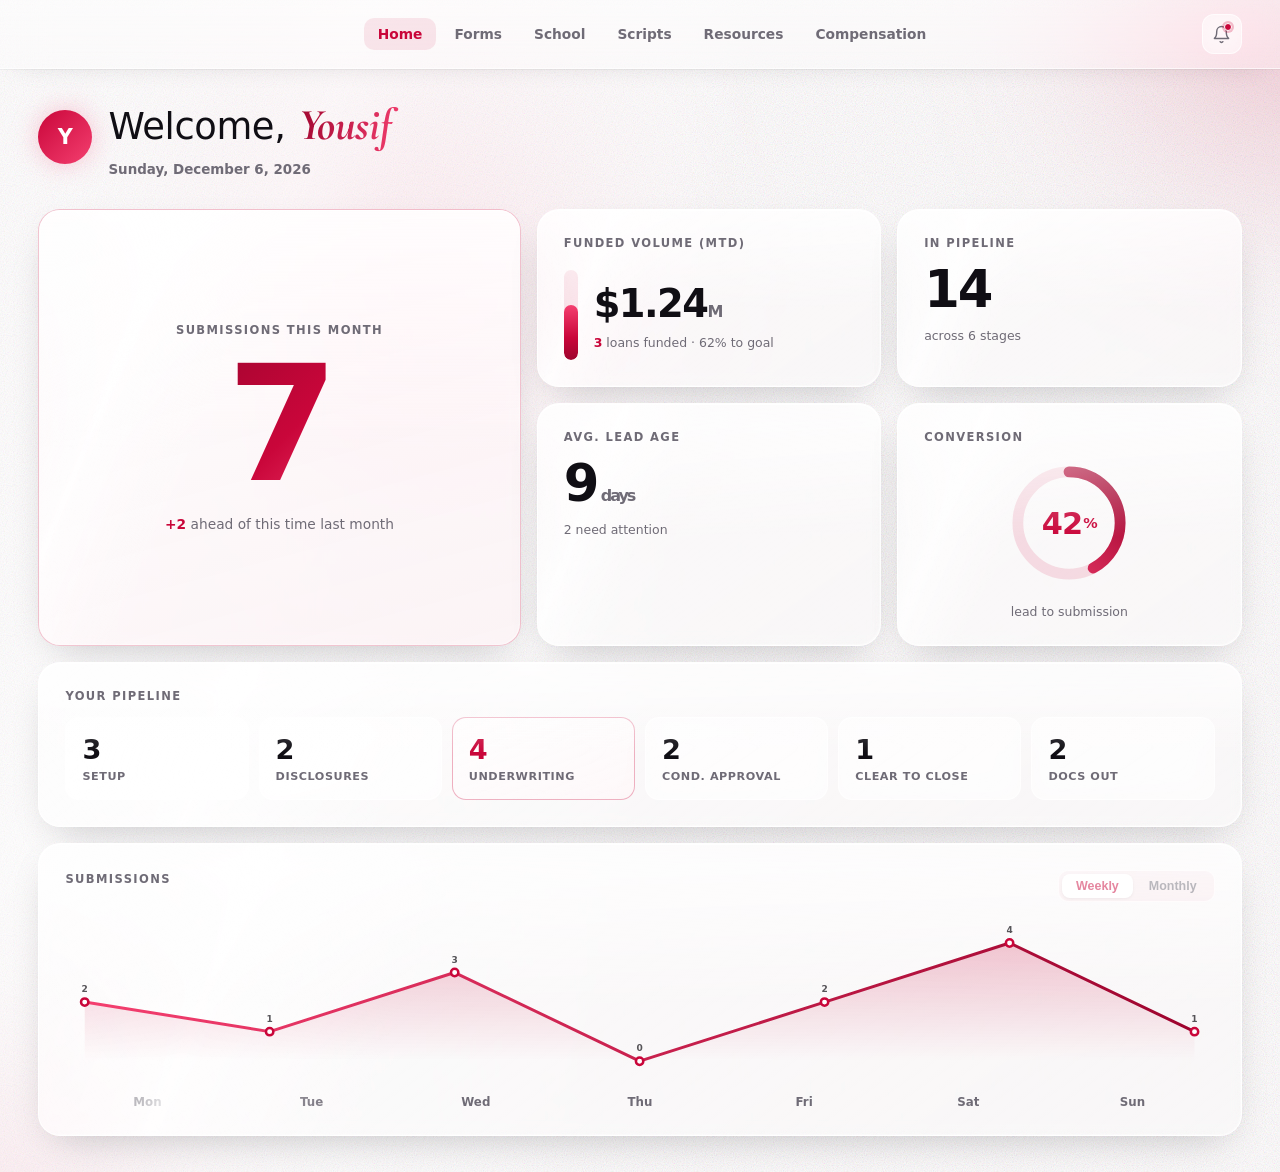
==== commit a0d5459a: "Update index.html" ====
--- a/index.html
+++ b/index.html
@@ -11,64 +11,6 @@
 <link href="https://api.fontshare.com/v2/css?f[]=switzer@400,500,600,700,800&display=swap" rel="stylesheet">
 <link rel="stylesheet" href="assets/shared.css">
 <style>
-  body{ overflow:hidden; }
-  .stage{ display:flex; flex-direction:column; transform:translateY(0); transition:transform .95s var(--ease); will-change:transform; }
-  body.revealed .stage{ transform:translateY(-100vh); }
-
-  .welcome{
-    height:100vh; position:relative; cursor:pointer;
-    display:flex; flex-direction:column; align-items:center; justify-content:center; text-align:center; padding:0 24px;
-    background:#fffdfe;
-  }
-  .welcome .grain{ z-index:1; }
-  .w1{ width:55vw;height:55vw; left:2vw; top:0; background:radial-gradient(circle at center, rgba(201,6,58,.22), transparent 60%); animation:wf1 28s ease-in-out infinite; }
-  .w2{ width:48vw;height:48vw; right:0; top:14vh; background:radial-gradient(circle at center, rgba(244,63,111,.20), transparent 60%); animation:wf2 34s ease-in-out infinite; }
-  .w3{ width:62vw;height:62vw; left:20vw; bottom:-24vh; background:radial-gradient(circle at center, rgba(158,4,46,.18), transparent 62%); animation:wf3 40s ease-in-out infinite; }
-  .w4{ width:38vw;height:38vw; right:14vw; bottom:6vh; background:radial-gradient(circle at center, rgba(255,138,170,.22), transparent 60%); animation:wf4 31s ease-in-out infinite; }
-  .w5{ width:30vw;height:30vw; left:8vw; top:34vh; background:radial-gradient(circle at center, rgba(139,92,246,.10), transparent 60%); animation:wf5 37s ease-in-out infinite; }
-  @keyframes wf1{ 0%,100%{transform:translate(0,0) scale(1);opacity:.85} 25%{transform:translate(20vw,8vh) scale(1.25)} 50%{transform:translate(10vw,22vh) scale(1.1);opacity:1} 75%{transform:translate(-6vw,12vh) scale(1.3)} }
-  @keyframes wf2{ 0%,100%{transform:translate(0,0) scale(1);opacity:.8} 30%{transform:translate(-16vw,14vh) scale(1.2)} 60%{transform:translate(-22vw,-6vh) scale(1.35);opacity:1} }
-  @keyframes wf3{ 0%,100%{transform:translate(0,0) scale(1)} 33%{transform:translate(-14vw,-18vh) scale(1.2)} 66%{transform:translate(10vw,-10vh) scale(1.1)} }
-  @keyframes wf4{ 0%,100%{transform:translate(0,0) scale(1);opacity:.75} 40%{transform:translate(-12vw,-14vh) scale(1.3)} 70%{transform:translate(6vw,-20vh) scale(1.15);opacity:1} }
-  @keyframes wf5{ 0%,100%{transform:translate(0,0) scale(1)} 50%{transform:translate(16vw,14vh) scale(1.4)} }
-
-  .welcome-inner{ position:relative; z-index:2; display:flex; flex-direction:column; align-items:center; }
-  .greet-clip{ overflow:hidden; display:block; padding:.15em .2em; }
-  @keyframes greetOut{ from{opacity:1;transform:translateY(0);filter:blur(0)} to{opacity:0;transform:translateY(-115%);filter:blur(8px)} }
-  @keyframes greetIn{ from{opacity:0;transform:translateY(115%);filter:blur(8px)} to{opacity:1;transform:translateY(0);filter:blur(0)} }
-  .welcome-line{ display:block; font-weight:500; font-size:clamp(1.5rem,3.4vw,2.4rem); letter-spacing:.005em; color:var(--ink); white-space:nowrap; opacity:0; animation:rise 1s var(--ease) .3s forwards; }
-  .welcome-line.greet-out{ animation:greetOut .5s cubic-bezier(.4,0,.2,1) forwards; }
-  .welcome-line.greet-in{ animation:greetIn .6s cubic-bezier(.16,1,.3,1) forwards; }
-  .name-row{ position:relative; display:inline-flex; align-items:baseline; justify-content:center; white-space:nowrap; max-width:100%; }
-  .welcome-name{
-    display:block; white-space:nowrap; font-family:'Cormorant Garamond',serif; font-style:italic; font-weight:600;
-    font-size:clamp(4rem,14vw,10.5rem); line-height:1.2; letter-spacing:-.01em; margin-top:.04em;
-    padding:.1em .28em .06em .18em;
-    background:linear-gradient(100deg,var(--red-deep) 0%,var(--red) 34%,var(--rose) 58%,var(--red) 84%,var(--red-deep) 100%);
-    background-size:220% 100%; -webkit-background-clip:text; background-clip:text; -webkit-text-fill-color:transparent; color:transparent;
-    opacity:0;
-    filter:drop-shadow(0 2px 24px rgba(201,6,58,.18));
-    animation:riseName 1.1s var(--ease) .46s forwards, sweep 9s ease-in-out 1.6s infinite;
-  }
-  @keyframes riseName{ from{opacity:0;transform:translateY(18px)} to{opacity:.86;transform:translateY(0)} }
-  .welcome-punc{
-    position:absolute; left:100%; bottom:0; width:0;
-    display:inline-block; overflow:visible;
-  }
-  .welcome-punc span{
-    display:inline-block; margin-left:-.28em; opacity:.86;
-    font-family:'Cormorant Garamond',serif; font-style:italic; font-weight:600;
-    font-size:clamp(4rem,14vw,10.5rem); line-height:1.2;
-    background:linear-gradient(100deg,var(--red) 0%,var(--rose) 100%);
-    -webkit-background-clip:text; background-clip:text; -webkit-text-fill-color:transparent; color:transparent;
-  }
-  .punc-out{ animation:puncOut .5s cubic-bezier(.4,0,.2,1) forwards; }
-  .punc-in{ animation:puncIn .6s cubic-bezier(.16,1,.3,1) forwards; }
-  @keyframes puncOut{ from{opacity:.86;transform:translateY(0)} to{opacity:0;transform:translateY(-115%)} }
-  @keyframes puncIn{ from{opacity:0;transform:translateY(115%)} to{opacity:.86;transform:translateY(0)} }
-  @keyframes sweep{ 0%,100%{background-position:0% 50%} 50%{background-position:100% 50%} }
-  @keyframes rise{ from{opacity:0;transform:translateY(18px)} to{opacity:1;transform:translateY(0)} }
-
   .d1{ width:50vw;height:50vw; right:-8vw; top:-12vh; background:radial-gradient(circle at center, rgba(201,6,58,.30), transparent 64%); animation:wf3 30s ease-in-out infinite; }
   .d2{ width:44vw;height:44vw; left:-6vw; bottom:-16vh; background:radial-gradient(circle at center, rgba(244,63,111,.26), transparent 64%); animation:wf2 34s ease-in-out infinite; }
   .d3{ width:44vw;height:44vw; left:30vw; top:24vh; background:radial-gradient(circle at center, rgba(255,138,170,.32), transparent 62%); animation:wf1 38s ease-in-out infinite; }
@@ -90,28 +32,10 @@
   .dash-date{ font-size:.84rem; color:var(--soft); font-weight:600; margin-top:.5rem; }
 
   .board{ display:grid; grid-template-columns:1.4fr 1fr 1fr; grid-auto-rows:auto; gap:16px; }
-  .card{ background:linear-gradient(145deg, rgba(255,255,255,.55), rgba(255,255,255,.28)); border:1px solid rgba(255,255,255,.9); border-radius:22px; padding:26px; position:relative; overflow:hidden;
-    backdrop-filter:blur(6px) saturate(150%); -webkit-backdrop-filter:blur(6px) saturate(150%);
-    box-shadow:0 1px 0 rgba(255,255,255,.9) inset, -1px -1px 0 rgba(255,255,255,.3) inset, 0 14px 40px -18px rgba(16,14,20,.28);
-    opacity:0; transform:translateY(28px); }
-  .card::before{ content:""; position:absolute; top:-60%; left:-20%; width:70%; height:200%; pointer-events:none; z-index:0;
-    background:linear-gradient(100deg, transparent 30%, rgba(255,255,255,.55) 48%, rgba(255,255,255,.8) 50%, rgba(255,255,255,.55) 52%, transparent 70%);
-    transform:rotate(12deg); filter:blur(3px); }
-  .card::after{ content:""; position:absolute; inset:0 0 auto 0; height:55%; pointer-events:none; z-index:0;
-    background:linear-gradient(180deg, rgba(255,255,255,.7), rgba(255,255,255,0)); }
   .card .value{ transition:transform .3s var(--ease); transform-origin:left center; position:relative; z-index:1; }
   .card.hero .value{ transform-origin:center; }
   .card:hover .value{ transform:scale(1.08); }
-  body.revealed .card{ animation:floatUp .8s var(--ease) forwards; }
-  body.revealed .card:nth-child(1){ animation-delay:.30s; }
-  body.revealed .card:nth-child(2){ animation-delay:.38s; }
-  body.revealed .card:nth-child(3){ animation-delay:.46s; }
-  body.revealed .card:nth-child(4){ animation-delay:.54s; }
-  body.revealed .card:nth-child(5){ animation-delay:.62s; }
-  body.revealed .card:nth-child(6){ animation-delay:.70s; }
-  @keyframes floatUp{ from{opacity:0;transform:translateY(28px)} to{opacity:1;transform:translateY(0)} }
-
-  .label{ font-size:.72rem; letter-spacing:.12em; text-transform:uppercase; color:var(--soft); font-weight:700; margin-bottom:14px; position:relative; z-index:1; }
+
   .value{ font-size:3.2rem; font-weight:800; letter-spacing:-.04em; line-height:1; margin-top:.1em; position:relative; z-index:1; }
   .value small{ font-size:1rem; font-weight:700; color:var(--soft); }
   .foot{ font-size:.78rem; color:var(--soft); font-weight:500; margin-top:12px; position:relative; z-index:1; }
@@ -175,187 +99,111 @@
 
   @media (max-width:820px){ .board{ grid-template-columns:1fr 1fr; } .card.hero{ grid-column:1 / -1; grid-row:auto; } }
   @media (max-width:520px){ .board{ grid-template-columns:1fr; } }
-
-  @media (prefers-reduced-motion: reduce){
-    .stage{ transition:none; } *{ animation:none !important; }
-    .card{ opacity:1 !important; transform:none !important; }
-    .welcome-line,.welcome-name{ opacity:1 !important; transform:none !important; }
-    .welcome-name{ background-position:0 50% !important; }
-  }
-  :focus-visible{ outline:2px solid var(--red); outline-offset:3px; }
-
-
 </style>
 </head>
 <body>
-  <div class="stage">
-
-    <section class="welcome" id="welcome" aria-label="Welcome. Press any key to continue.">
-      <div class="aura" aria-hidden="true">
-        <div class="wash w1"></div><div class="wash w2"></div><div class="wash w3"></div>
-        <div class="wash w4"></div><div class="wash w5"></div>
+  <section class="dash page" aria-label="Your dashboard">
+    <div class="aura" aria-hidden="true">
+      <div class="wash d1"></div><div class="wash d2"></div><div class="wash d3"></div>
+    </div>
+    <div class="grain" aria-hidden="true" style="z-index:1;"></div>
+    <div class="sheen" aria-hidden="true" style="z-index:1;"></div>
+    <div class="dash-content page-content">
+      <span id="nav-slot"></span>
+
+      <div class="dash-top">
+        <div class="hello-row">
+          <span class="headshot" id="headshot" aria-hidden="true">Y</span>
+          <div>
+            <div class="dash-hello">Welcome, <b id="userName2">Yousif</b></div>
+            <div class="dash-date" id="dateBox"></div>
+          </div>
+        </div>
       </div>
-      <div class="grain" aria-hidden="true"></div>
-      <div class="sheen" aria-hidden="true" style="z-index:1;"></div>
-      <div class="welcome-inner">
-        <span class="greet-clip"><span class="welcome-line" id="greetLine">Welcome,</span></span>
-        <span class="name-row">
-          <span class="welcome-name" id="greetName">Yousif</span><span class="welcome-punc"><span id="greetPunc"></span></span>
-        </span>
+
+      <div class="board">
+        <div class="card hero">
+          <div>
+            <div class="label">Submissions This Month</div>
+            <div class="value">7</div>
+          </div>
+          <div class="hero-foot"><b>+2</b> ahead of this time last month</div>
+        </div>
+
+        <div class="card funded">
+          <div class="label">Funded Volume (MTD)</div>
+          <div class="funded-body">
+            <div class="funded-bar"><span class="funded-fill" id="fundedFill"></span></div>
+            <div class="funded-info">
+              <div class="value">$1.24<small>M</small></div>
+              <div class="foot"><b>3</b> loans funded &middot; 62% to goal</div>
+            </div>
+          </div>
+        </div>
+
+        <div class="card">
+          <div class="label">In Pipeline</div>
+          <div class="value">14</div>
+          <div class="foot">across 6 stages</div>
+        </div>
+        <div class="card">
+          <div class="label">Avg. Lead Age</div>
+          <div class="value">9<small> days</small></div>
+          <div class="foot">2 need attention</div>
+        </div>
+
+        <div class="card conv">
+          <div class="label">Conversion</div>
+          <div class="conv-body">
+            <div class="radial" id="convRadial">
+              <svg viewBox="0 0 120 120">
+                <defs>
+                  <linearGradient id="convGrad" x1="0" y1="0" x2="1" y2="1">
+                    <stop offset="0%" stop-color="#f43f6f"/>
+                    <stop offset="100%" stop-color="#9e042e"/>
+                  </linearGradient>
+                </defs>
+                <circle class="radial-track" cx="60" cy="60" r="52"/>
+                <circle class="radial-fill" id="convFill" cx="60" cy="60" r="52"/>
+              </svg>
+              <div class="radial-num"><span id="convNum">42</span><small>%</small></div>
+            </div>
+            <div class="foot">lead to submission</div>
+          </div>
+        </div>
+
+        <div class="card wide">
+          <div class="label">Your Pipeline</div>
+          <div class="pipe-row">
+            <div class="stagechip"><div class="n">3</div><div class="s">Setup</div></div>
+            <div class="stagechip"><div class="n">2</div><div class="s">Disclosures</div></div>
+            <div class="stagechip hot"><div class="n">4</div><div class="s">Underwriting</div></div>
+            <div class="stagechip"><div class="n">2</div><div class="s">Cond. Approval</div></div>
+            <div class="stagechip"><div class="n">1</div><div class="s">Clear to Close</div></div>
+            <div class="stagechip"><div class="n">2</div><div class="s">Docs Out</div></div>
+          </div>
+        </div>
+
+        <div class="card wide chart-card">
+          <div class="chart-head">
+            <div class="label">Submissions</div>
+            <div class="seg" id="subSeg">
+              <button class="seg-btn active" data-range="daily">Weekly</button>
+              <button class="seg-btn" data-range="monthly">Monthly</button>
+            </div>
+          </div>
+          <div class="linechart" id="lineChart"></div>
+          <div class="bars-axis" id="subAxis"></div>
+        </div>
       </div>
-    </section>
-
-    <section class="dash page" aria-label="Your dashboard">
-      <div class="aura" aria-hidden="true">
-        <div class="wash d1"></div><div class="wash d2"></div><div class="wash d3"></div>
-      </div>
-      <div class="grain" aria-hidden="true" style="z-index:1;"></div>
-      <div class="sheen" aria-hidden="true" style="z-index:1;"></div>
-      <div class="dash-content page-content">
-        <span id="nav-slot"></span>
-
-        <div class="dash-top">
-          <div class="hello-row">
-            <span class="headshot" id="headshot" aria-hidden="true">Y</span>
-            <div>
-              <div class="dash-hello">Welcome, <b id="userName2">Yousif</b></div>
-              <div class="dash-date" id="dateBox"></div>
-            </div>
-          </div>
-        </div>
-
-        <div class="board">
-          <div class="card hero">
-            <div>
-              <div class="label">Submissions This Month</div>
-              <div class="value">7</div>
-            </div>
-            <div class="hero-foot"><b>+2</b> ahead of this time last month</div>
-          </div>
-
-          <div class="card funded">
-            <div class="label">Funded Volume (MTD)</div>
-            <div class="funded-body">
-              <div class="funded-bar"><span class="funded-fill" id="fundedFill"></span></div>
-              <div class="funded-info">
-                <div class="value">$1.24<small>M</small></div>
-                <div class="foot"><b>3</b> loans funded &middot; 62% to goal</div>
-              </div>
-            </div>
-          </div>
-
-          <div class="card">
-            <div class="label">In Pipeline</div>
-            <div class="value">14</div>
-            <div class="foot">across 6 stages</div>
-          </div>
-          <div class="card">
-            <div class="label">Avg. Lead Age</div>
-            <div class="value">9<small> days</small></div>
-            <div class="foot">2 need attention</div>
-          </div>
-
-          <div class="card conv">
-            <div class="label">Conversion</div>
-            <div class="conv-body">
-              <div class="radial" id="convRadial">
-                <svg viewBox="0 0 120 120">
-                  <defs>
-                    <linearGradient id="convGrad" x1="0" y1="0" x2="1" y2="1">
-                      <stop offset="0%" stop-color="#f43f6f"/>
-                      <stop offset="100%" stop-color="#9e042e"/>
-                    </linearGradient>
-                  </defs>
-                  <circle class="radial-track" cx="60" cy="60" r="52"/>
-                  <circle class="radial-fill" id="convFill" cx="60" cy="60" r="52"/>
-                </svg>
-                <div class="radial-num"><span id="convNum">42</span><small>%</small></div>
-              </div>
-              <div class="foot">lead to submission</div>
-            </div>
-          </div>
-
-          <div class="card wide">
-            <div class="label">Your Pipeline</div>
-            <div class="pipe-row">
-              <div class="stagechip"><div class="n">3</div><div class="s">Setup</div></div>
-              <div class="stagechip"><div class="n">2</div><div class="s">Disclosures</div></div>
-              <div class="stagechip hot"><div class="n">4</div><div class="s">Underwriting</div></div>
-              <div class="stagechip"><div class="n">2</div><div class="s">Cond. Approval</div></div>
-              <div class="stagechip"><div class="n">1</div><div class="s">Clear to Close</div></div>
-              <div class="stagechip"><div class="n">2</div><div class="s">Docs Out</div></div>
-            </div>
-          </div>
-
-          <div class="card wide chart-card">
-            <div class="chart-head">
-              <div class="label">Submissions</div>
-              <div class="seg" id="subSeg">
-                <button class="seg-btn active" data-range="daily">Weekly</button>
-                <button class="seg-btn" data-range="monthly">Monthly</button>
-              </div>
-            </div>
-            <div class="linechart" id="lineChart"></div>
-            <div class="bars-axis" id="subAxis"></div>
-          </div>
-        </div>
-      </div>
-    </section>
-
-  </div>
+    </div>
+  </section>
 <script src="assets/nav.js"></script>
 <script>
   mountNav('Home', '');
-const NAME="Yousif";
+  const NAME="Yousif";
   document.getElementById('userName2').textContent=NAME;
   document.getElementById('headshot').textContent=NAME.charAt(0).toUpperCase();
-
-  const GREETINGS = [
-    { pre:"Hello,",           post:"" },
-    { pre:"Welcome,",         post:"" },
-    { pre:"Glad you're here,",post:"" },
-    { pre:"It's still you,",  post:"" },
-    { pre:"My favorite",      post:"" }
-  ];
-  const lineEl = document.getElementById('greetLine');
-  const nameEl = document.getElementById('greetName');
-  const puncEl = document.getElementById('greetPunc');
-  let lastIdx = -1;
-
-  function pickGreeting(){
-    let i;
-    do { i = Math.floor(Math.random()*GREETINGS.length); } while(i===lastIdx && GREETINGS.length>1);
-    lastIdx = i;
-    return GREETINGS[i];
-  }
-  function applyGreeting(g){
-    lineEl.textContent = g.pre;
-    nameEl.textContent = NAME;
-    puncEl.textContent = g.post || "";
-  }
-
-  applyGreeting(pickGreeting());
-
-  function rotateGreeting(){
-    lineEl.classList.remove('greet-in');
-    puncEl.classList.remove('punc-in');
-    lineEl.classList.add('greet-out');
-    puncEl.classList.add('punc-out');
-
-    function afterOut(e){
-      if(e.animationName !== 'greetOut') return;
-      lineEl.removeEventListener('animationend', afterOut);
-      applyGreeting(pickGreeting());
-      lineEl.classList.remove('greet-out');
-      puncEl.classList.remove('punc-out');
-      void lineEl.offsetWidth;
-      lineEl.classList.add('greet-in');
-      puncEl.classList.add('punc-in');
-    }
-    lineEl.addEventListener('animationend', afterOut);
-  }
-
-  setTimeout(()=>{ setInterval(rotateGreeting, 5000); }, 4000);
 
   const d=new Date();
   document.getElementById('dateBox').textContent=
@@ -364,17 +212,11 @@
   const FUNDED_PCT = 62;
   const CONV_PCT = 42;
   const SUB_DATA = {
-    daily: {
-      values:[2,1,3,0,2,4,1],
-      labels:['Mon','Tue','Wed','Thu','Fri','Sat','Sun']
-    },
-    monthly: {
-      values:[4,6,3,7,5,8,6,7,9,7,5,7],
-      labels:['Jan','Feb','Mar','Apr','May','Jun','Jul','Aug','Sep','Oct','Nov','Dec']
-    }
+    daily: { values:[2,1,3,0,2,4,1], labels:['Mon','Tue','Wed','Thu','Fri','Sat','Sun'] },
+    monthly: { values:[4,6,3,7,5,8,6,7,9,7,5,7], labels:['Jan','Feb','Mar','Apr','May','Jun','Jul','Aug','Sep','Oct','Nov','Dec'] }
   };
 
-  const lineEl2 = document.getElementById('lineChart');
+  const lineWrap = document.getElementById('lineChart');
   const axisEl = document.getElementById('subAxis');
   function renderChart(range){
     const data = SUB_DATA[range];
@@ -383,15 +225,11 @@
     const W = 1400, H = 200, padY = 28, padX = 24;
     const n = vals.length;
     const stepX = (W - padX*2) / (n - 1);
-    const pts = vals.map((v,i)=>({
-      x: padX + i*stepX,
-      y: padY + (1 - v/max) * (H - padY*2),
-      v
-    }));
+    const pts = vals.map((v,i)=>({ x: padX + i*stepX, y: padY + (1 - v/max) * (H - padY*2), v }));
     const linePath = pts.map((p,i)=> (i===0?'M':'L') + p.x.toFixed(1) + ' ' + p.y.toFixed(1)).join(' ');
     const areaPath = linePath + ' L' + pts[n-1].x.toFixed(1) + ' ' + (H-padY) + ' L' + pts[0].x.toFixed(1) + ' ' + (H-padY) + ' Z';
 
-    lineEl2.innerHTML =
+    lineWrap.innerHTML =
       '<svg viewBox="0 0 '+W+' '+H+'">' +
         '<defs>' +
           '<linearGradient id="lineStroke" x1="0" y1="0" x2="1" y2="0">' +
@@ -409,13 +247,13 @@
 
     axisEl.innerHTML = data.labels.map(l=>'<span>'+l+'</span>').join('');
 
-    const areaEl = lineEl2.querySelector('.line-area');
-    const pathEl = lineEl2.querySelector('.line-path');
+    const areaEl = lineWrap.querySelector('.line-area');
+    const pathEl = lineWrap.querySelector('.line-path');
     requestAnimationFrame(()=>{
       pathEl.classList.add('show');
       areaEl.classList.add('show');
-      lineEl2.querySelectorAll('.line-dot').forEach((dot,i)=> setTimeout(()=>dot.classList.add('show'), 300 + i*60));
-      lineEl2.querySelectorAll('.line-val').forEach((t,i)=> setTimeout(()=>t.classList.add('show'), 400 + i*60));
+      lineWrap.querySelectorAll('.line-dot').forEach((dot,i)=> setTimeout(()=>dot.classList.add('show'), 300 + i*60));
+      lineWrap.querySelectorAll('.line-val').forEach((t,i)=> setTimeout(()=>t.classList.add('show'), 400 + i*60));
     });
   }
   document.getElementById('subSeg').addEventListener('click', (e)=>{
@@ -426,17 +264,10 @@
     renderChart(btn.dataset.range);
   });
 
-  function animateDashboard(){
-    document.getElementById('fundedFill').style.height = FUNDED_PCT + '%';
-    const circ = 2 * Math.PI * 52;
-    document.getElementById('convFill').style.strokeDashoffset = circ * (1 - CONV_PCT/100);
-    renderChart('daily');
-  }
-
-  let revealed=false;
-  function reveal(){ if(revealed)return; revealed=true; document.body.classList.add('revealed'); setTimeout(animateDashboard, 500); }
-  window.addEventListener('keydown',reveal);
-  document.getElementById('welcome').addEventListener('click',reveal);
+  document.getElementById('fundedFill').style.height = FUNDED_PCT + '%';
+  const circ = 2 * Math.PI * 52;
+  document.getElementById('convFill').style.strokeDashoffset = circ * (1 - CONV_PCT/100);
+  renderChart('daily');
 </script>
 </body>
 </html>
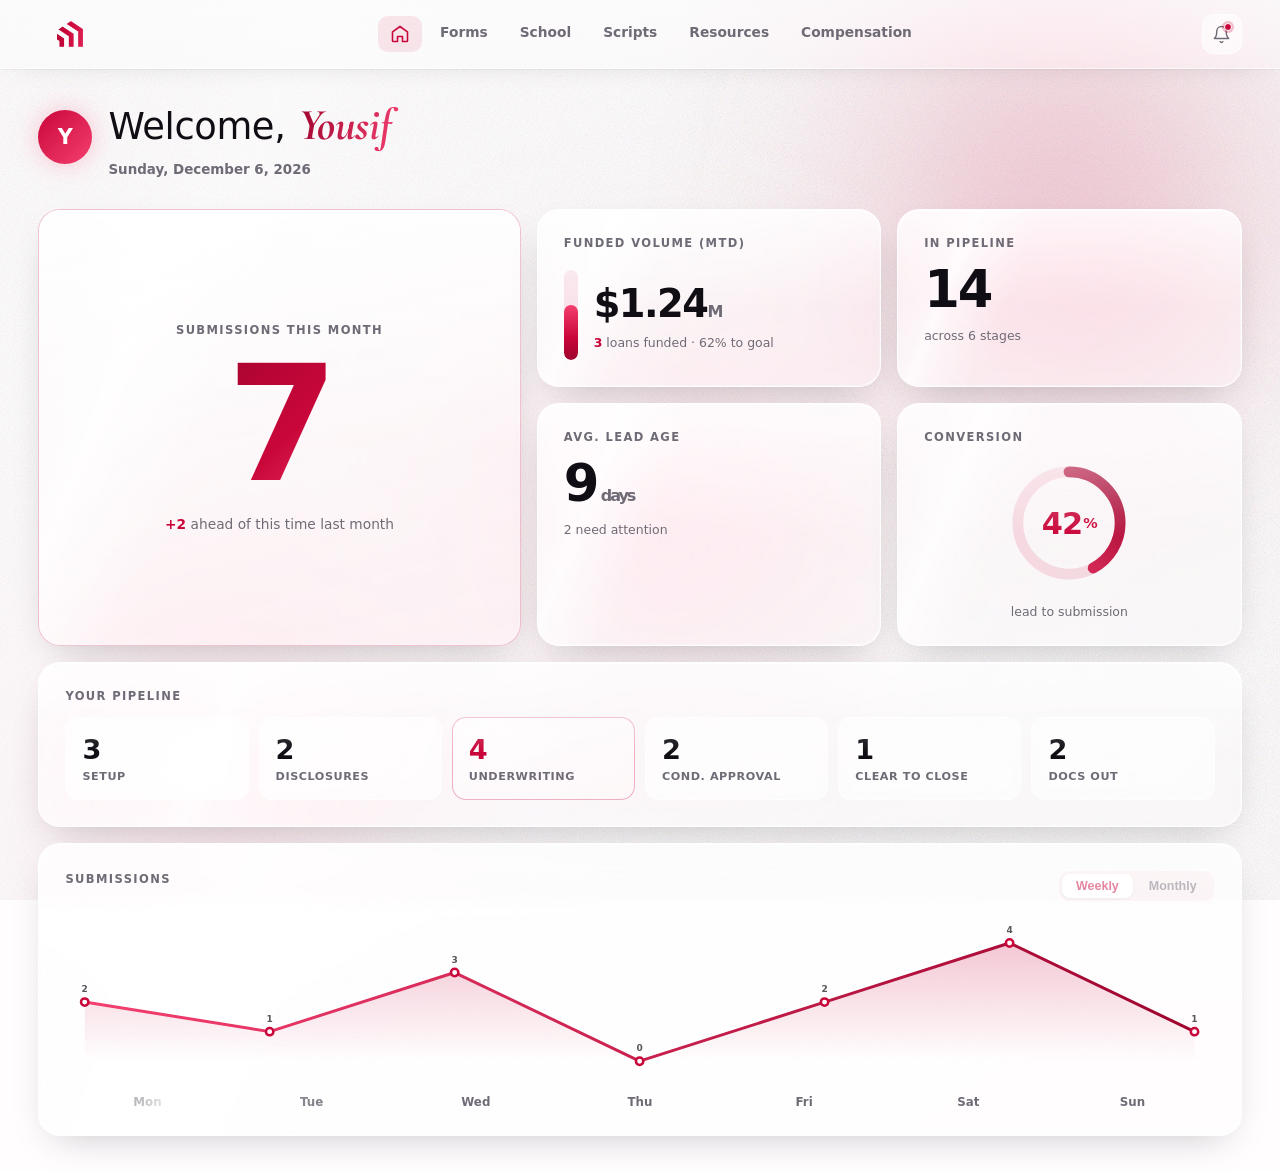
==== commit 2ec59a08: "Update index.html" ====
--- a/index.html
+++ b/index.html
@@ -111,7 +111,7 @@
     <div class="dash-content page-content">
       <span id="nav-slot"></span>
 
-      <div class="dash-top">
+      <div class="dash-top anim-rise">
         <div class="hello-row">
           <span class="headshot" id="headshot" aria-hidden="true">Y</span>
           <div>
@@ -121,7 +121,7 @@
         </div>
       </div>
 
-      <div class="board">
+      <div class="board stagger">
         <div class="card hero">
           <div>
             <div class="label">Submissions This Month</div>
--- a/assets/shared.css
+++ b/assets/shared.css
@@ -3,15 +3,17 @@
   --ink:#100e14; --soft:#6f6b76; --line:rgba(16,14,20,.07);
   --ease:cubic-bezier(.16,1,.3,1);
 }
-*{box-sizing:border-box;margin:0;padding:0} 
-html,body{height:100%}
-body{ font-family:'Switzer',system-ui,sans-serif; background:#fff; color:var(--ink); -webkit-font-smoothing:antialiased; }
+*{box-sizing:border-box;margin:0;padding:0}
+html{ scrollbar-width:none; -ms-overflow-style:none; }
+html::-webkit-scrollbar{ display:none; width:0; height:0; }
+body::-webkit-scrollbar{ display:none; width:0; height:0; }
+body{ min-height:100%; font-family:'Switzer',system-ui,sans-serif; background:#fffdfe; color:var(--ink); -webkit-font-smoothing:antialiased; scrollbar-width:none; -ms-overflow-style:none; overflow-x:hidden; }
 
-.aura{ position:absolute; inset:-20%; z-index:0; pointer-events:none; overflow:hidden; }
+.aura{ position:fixed; inset:0; z-index:0; pointer-events:none; overflow:hidden; clip-path:inset(0); }
 .wash{ position:absolute; border-radius:50%; filter:blur(90px); mix-blend-mode:multiply; }
-.grain{ position:absolute; inset:0; pointer-events:none; opacity:.32;
+.grain{ position:fixed; inset:0; z-index:0; pointer-events:none; opacity:.32;
   background-image:url("data:image/svg+xml,%3Csvg xmlns='http://www.w3.org/2000/svg' width='150' height='150'%3E%3Cfilter id='n'%3E%3CfeTurbulence type='fractalNoise' baseFrequency='0.9' numOctaves='3'/%3E%3C/filter%3E%3Crect width='100%25' height='100%25' filter='url(%23n)' opacity='0.85'/%3E%3C/svg%3E"); }
-.sheen{ position:absolute; inset:0; pointer-events:none; overflow:hidden; }
+.sheen{ position:fixed; inset:0; z-index:0; pointer-events:none; overflow:hidden; }
 .sheen::before{ content:""; position:absolute; top:-60%; left:-30%; width:80%; height:220%;
   background:linear-gradient(105deg, transparent 0%, rgba(255,255,255,.35) 45%, rgba(255,255,255,.55) 50%, rgba(255,255,255,.35) 55%, transparent 100%);
   transform:rotate(8deg); filter:blur(24px); animation:sheenDrift 14s ease-in-out infinite; }
@@ -31,13 +33,15 @@
   box-shadow:0 1px 0 rgba(16,14,20,.04), 0 8px 30px -18px rgba(16,14,20,.18); }
 .nav-logo{ width:64px; height:26px; flex-shrink:0;
   background:linear-gradient(100deg,var(--red-deep),var(--red) 45%,var(--rose));
-  -webkit-mask:url("https://cdn.emailacademy.com/user/572ce4f73e2234c9b87b3cd8c7b01995def56563f3d2ee6f30b09e63b46a9eee/Asset%2072026_01_21_14_15_10.png") no-repeat center / contain;
-  mask:url("https://cdn.emailacademy.com/user/572ce4f73e2234c9b87b3cd8c7b01995def56563f3d2ee6f30b09e63b46a9eee/Asset%2072026_01_21_14_15_10.png") no-repeat center / contain; }
+  -webkit-mask:url("whiteafex.png") no-repeat center / contain;
+  mask:url("whiteafex.png") no-repeat center / contain; }
 .nav-links{ display:flex; gap:4px; flex-wrap:wrap; }
 .nav-links a{ font-size:.86rem; font-weight:600; color:var(--soft); text-decoration:none; padding:8px 14px; border-radius:10px;
   transition:color .2s, background .2s; }
 .nav-links a:hover{ color:var(--ink); background:rgba(201,6,58,.06); }
 .nav-links a.active{ color:var(--red); background:rgba(201,6,58,.09); }
+.nav-links a.nav-ico{ display:inline-flex; align-items:center; justify-content:center; padding:8px 12px; }
+.nav-links a.nav-ico svg{ width:20px; height:20px; display:block; }
 .nav-bell{ position:relative; width:40px; height:40px; flex-shrink:0; border:none; cursor:pointer; border-radius:12px;
   background:rgba(255,255,255,.4); border:1px solid rgba(255,255,255,.7);
   backdrop-filter:blur(10px); -webkit-backdrop-filter:blur(10px);
@@ -60,7 +64,7 @@
 .card::after{ content:""; position:absolute; inset:0 0 auto 0; height:55%; pointer-events:none; z-index:0;
   background:linear-gradient(180deg, rgba(255,255,255,.7), rgba(255,255,255,0)); }
 
-.page{ min-height:100vh; overflow-y:auto; position:relative; background:#fffdfe; color:var(--ink); padding:0 clamp(20px,3vw,44px) clamp(20px,3vw,36px); }
+.page{ position:relative; background:transparent; color:var(--ink); padding:0 clamp(20px,3vw,44px) clamp(20px,3vw,36px); }
 .page-content{ position:relative; z-index:2; max-width:1600px; margin:0 auto; }
 
 .label{ font-size:.72rem; letter-spacing:.12em; text-transform:uppercase; color:var(--soft); font-weight:700; margin-bottom:14px; position:relative; z-index:1; }
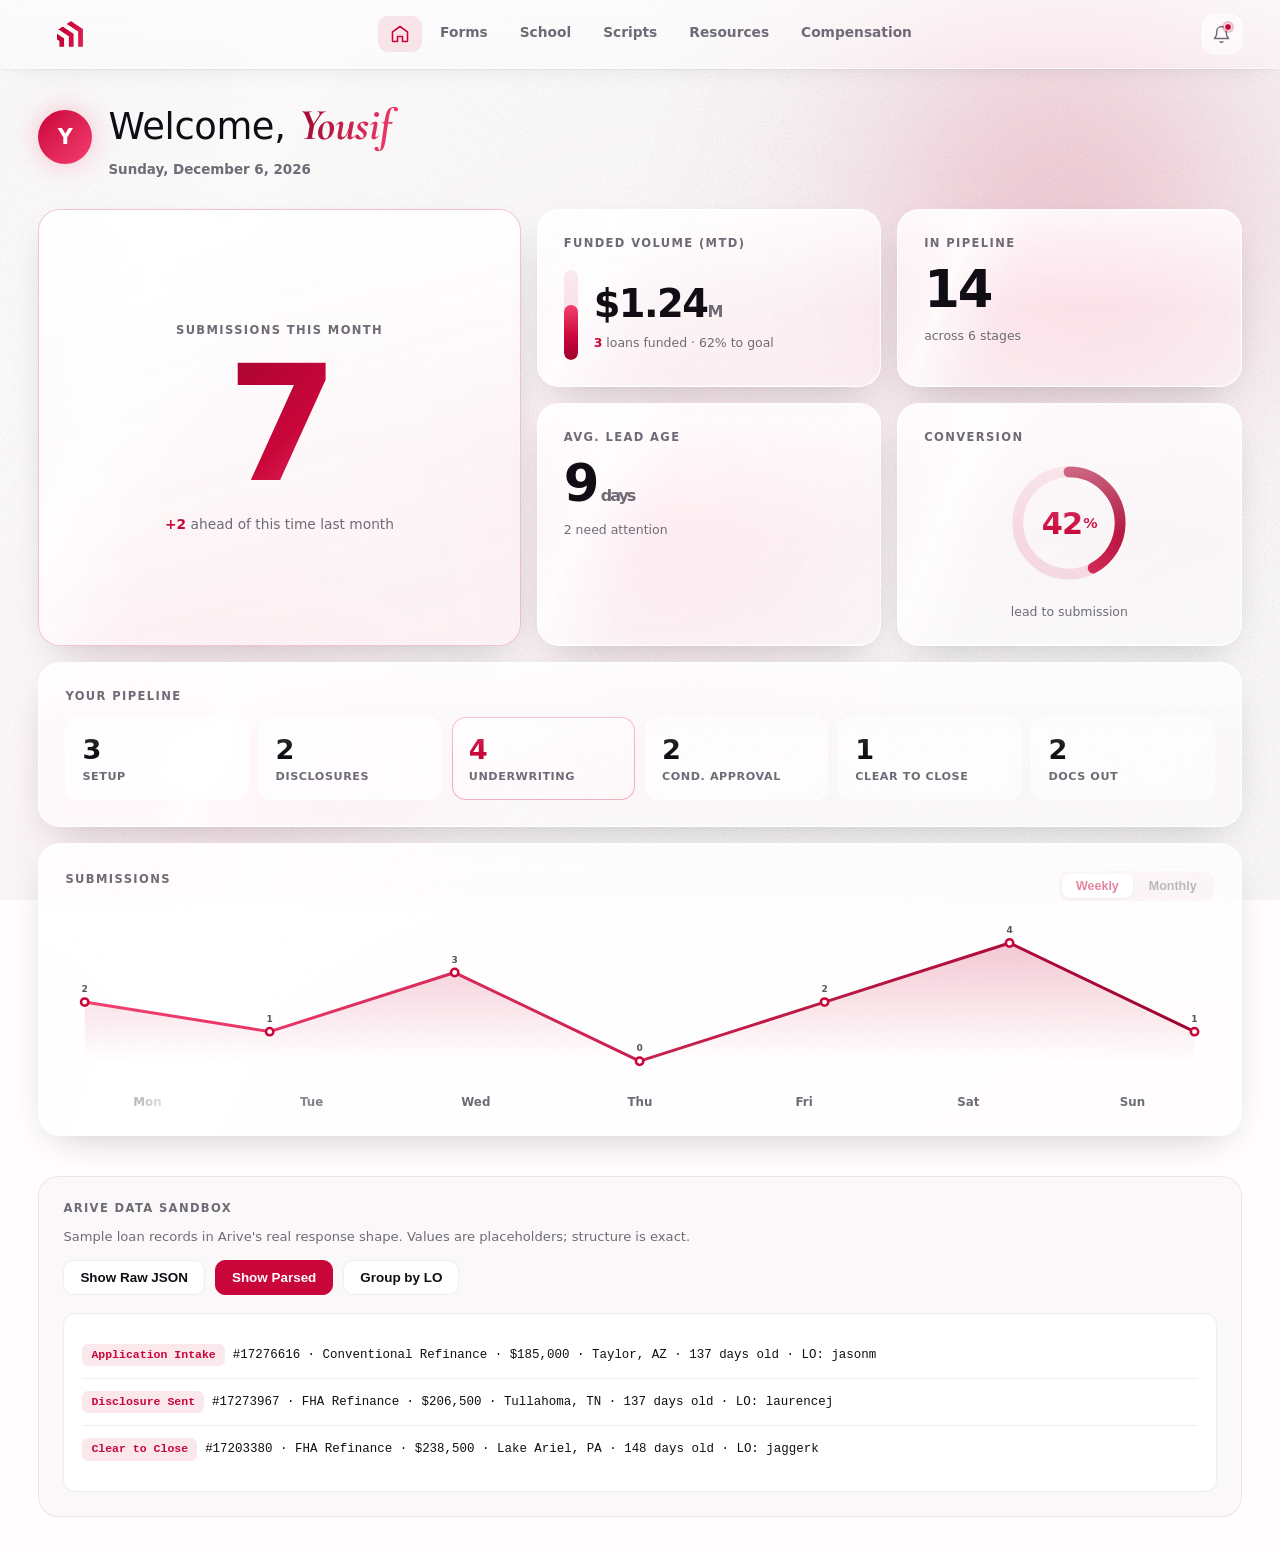
==== commit bbe5ea75: "Update index.html" ====
--- a/index.html
+++ b/index.html
@@ -99,6 +99,18 @@
 
   @media (max-width:820px){ .board{ grid-template-columns:1fr 1fr; } .card.hero{ grid-column:1 / -1; grid-row:auto; } }
   @media (max-width:520px){ .board{ grid-template-columns:1fr; } }
+  .sandbox{ margin-top:40px; padding:24px; border-radius:20px; background:rgba(16,14,20,.02); border:1px solid var(--line); }
+  .sandbox-head{ margin-bottom:16px; }
+  .sandbox-sub{ font-size:.82rem; color:var(--soft); font-weight:500; margin-top:4px; }
+  .sandbox-controls{ display:flex; gap:10px; flex-wrap:wrap; margin-bottom:18px; }
+  .sbx-btn{ font-size:.84rem; font-weight:600; color:var(--ink); background:#fff; border:1px solid var(--line); border-radius:10px; padding:9px 16px; cursor:pointer; transition:background .2s, border-color .2s, color .2s; }
+  .sbx-btn:hover{ border-color:var(--red); color:var(--red); }
+  .sbx-btn.on{ background:var(--red); color:#fff; border-color:var(--red); }
+  .sandbox-out{ font-family:ui-monospace,'SF Mono',Menlo,monospace; font-size:.78rem; line-height:1.6; background:#fff; border:1px solid var(--line); border-radius:12px; padding:18px; overflow-x:auto; white-space:pre-wrap; color:var(--ink); min-height:60px; }
+  .sbx-loan{ padding:12px 0; border-bottom:1px solid var(--line); }
+  .sbx-loan:last-child{ border-bottom:none; }
+  .sbx-tag{ display:inline-block; font-size:.72rem; font-weight:700; padding:2px 9px; border-radius:6px; background:rgba(201,6,58,.09); color:var(--red); margin-right:8px; }
+  .sbx-lo{ font-weight:700; margin:14px 0 6px; color:var(--ink); }
 </style>
 </head>
 <body>
@@ -196,6 +208,19 @@
           <div class="bars-axis" id="subAxis"></div>
         </div>
       </div>
+
+      <div class="sandbox" id="ariveSandbox">
+        <div class="sandbox-head">
+          <div class="label">Arive Data Sandbox</div>
+          <div class="sandbox-sub">Sample loan records in Arive's real response shape. Values are placeholders; structure is exact.</div>
+        </div>
+        <div class="sandbox-controls">
+          <button class="sbx-btn" id="sbxRaw">Show Raw JSON</button>
+          <button class="sbx-btn" id="sbxParsed">Show Parsed</button>
+          <button class="sbx-btn" id="sbxByLo">Group by LO</button>
+        </div>
+        <div class="sandbox-out" id="sbxOut"></div>
+      </div>
     </div>
   </section>
 <script src="assets/nav.js"></script>
@@ -268,6 +293,98 @@
   const circ = 2 * Math.PI * 52;
   document.getElementById('convFill').style.strokeDashoffset = circ * (1 - CONV_PCT/100);
   renderChart('daily');
+
+  const ARIVE_SAMPLE = [
+    { ariveLoanId:17276616, loanCreatedFrom:"Manual",
+      loanBorrowers:[{firstName:"SAMPLE",lastName:"BORROWER",emailAddressText:"sample@example.com",mobilePhone10digit:"0000000000",applicantType:"Borrower"}],
+      subjectProperty:{addressLineText:"000 Sample St",city:"Taylor",county:"NAVAJO",state:"AZ",postalCode:"00000"},
+      currentLoanStatus:{status:"APPLICATION_INTAKE",date:"2026-07-21",adverseReason:null},
+      modifiedDateTime:"2026-07-21T19:39:50.271Z", createDateTime:"2026-07-21T18:24:54.343Z",
+      loanOriginatorEmail:"jasonm@afexmtg.com", loanPurpose:"Refinance", mortgageType:"Conventional",
+      baseLoanAmount:185000, purchasePriceOrEstimatedValue:235000, archiveIndicator:false,
+      deepLinkURL:"https://afexmortgage.myarive.com/app/loans/17276616" },
+    { ariveLoanId:17273967, loanCreatedFrom:"Mismo34",
+      loanBorrowers:[{firstName:"SAMPLE",lastName:"BORROWER",emailAddressText:"sample@example.com",mobilePhone10digit:"0000000000",applicantType:"Borrower"}],
+      subjectProperty:{addressLineText:"000 Sample St",city:"Tullahoma",county:"COFFEE",state:"TN",postalCode:"00000"},
+      currentLoanStatus:{status:"DISCLOSURE_SENT",date:"2026-07-21",adverseReason:null},
+      modifiedDateTime:"2026-07-21T19:39:45.123Z", createDateTime:"2026-07-21T15:05:45.132Z",
+      loanOriginatorEmail:"laurencej@afexmortgage.com", loanPurpose:"Refinance", mortgageType:"FHA",
+      baseLoanAmount:206500, purchasePriceOrEstimatedValue:315000, archiveIndicator:false,
+      deepLinkURL:"https://afexmortgage.myarive.com/app/loans/17273967" },
+    { ariveLoanId:17203380, loanCreatedFrom:"Mismo34",
+      loanBorrowers:[{firstName:"SAMPLE",lastName:"BORROWER",emailAddressText:"sample@example.com",mobilePhone10digit:"0000000000",applicantType:"Borrower"}],
+      subjectProperty:{addressLineText:"000 Sample St",city:"Lake Ariel",county:"WAYNE",state:"PA",postalCode:"00000"},
+      currentLoanStatus:{status:"CLEAR_TO_CLOSE",date:"2026-07-21",adverseReason:null},
+      modifiedDateTime:"2026-07-21T19:39:30.848Z", createDateTime:"2026-07-10T19:30:48Z",
+      loanOriginatorEmail:"jaggerk@afexmortgage.com", loanPurpose:"Refinance", mortgageType:"FHA",
+      baseLoanAmount:238500, purchasePriceOrEstimatedValue:270000, archiveIndicator:false,
+      deepLinkURL:"https://afexmortgage.myarive.com/app/loans/17203380" }
+  ];
+
+  const STATUS_LABELS = {
+    APPLICATION_INTAKE:"Application Intake",
+    DISCLOSURE_SENT:"Disclosure Sent",
+    CLEAR_TO_CLOSE:"Clear to Close",
+    PROCESSING:"Processing",
+    UNDERWRITING:"Underwriting",
+    CONDITIONAL_APPROVAL:"Conditional Approval",
+    LOAN_FUNDED:"Funded",
+    ADVERSE:"Adverse",
+    SUSPENDED:"Suspended"
+  };
+
+  function prettyStatus(s){ return STATUS_LABELS[s] || s; }
+  function loanAgeDays(iso){ return Math.floor((Date.now() - new Date(iso).getTime()) / 86400000); }
+  function money(n){ return "$" + (n||0).toLocaleString(); }
+  function loName(email){ return String(email||"").split("@")[0]; }
+
+  function parseLoan(l){
+    return {
+      id: l.ariveLoanId,
+      stage: prettyStatus(l.currentLoanStatus && l.currentLoanStatus.status),
+      ageDays: loanAgeDays(l.createDateTime),
+      lo: l.loanOriginatorEmail,
+      purpose: l.loanPurpose,
+      type: l.mortgageType,
+      amount: l.baseLoanAmount,
+      location: (l.subjectProperty ? l.subjectProperty.city + ", " + l.subjectProperty.state : ""),
+      link: l.deepLinkURL,
+      archived: l.archiveIndicator
+    };
+  }
+
+  const out = document.getElementById('sbxOut');
+  const btns = { raw:document.getElementById('sbxRaw'), parsed:document.getElementById('sbxParsed'), byLo:document.getElementById('sbxByLo') };
+
+  function setActive(key){ Object.keys(btns).forEach(k=> btns[k].classList.toggle('on', k===key)); }
+
+  function showRaw(){
+    setActive('raw');
+    out.textContent = JSON.stringify(ARIVE_SAMPLE, null, 2);
+  }
+  function showParsed(){
+    setActive('parsed');
+    const parsed = ARIVE_SAMPLE.map(parseLoan);
+    out.innerHTML = parsed.map(p=>
+      '<div class="sbx-loan"><span class="sbx-tag">'+p.stage+'</span>'+
+      '#'+p.id+' &middot; '+p.type+' '+p.purpose+' &middot; '+money(p.amount)+
+      ' &middot; '+p.location+' &middot; '+p.ageDays+' days old &middot; LO: '+loName(p.lo)+'</div>'
+    ).join('');
+  }
+  function showByLo(){
+    setActive('byLo');
+    const groups = {};
+    ARIVE_SAMPLE.map(parseLoan).forEach(p=>{ (groups[p.lo] = groups[p.lo] || []).push(p); });
+    out.innerHTML = Object.keys(groups).map(lo=>{
+      const rows = groups[lo].map(p=> '<div class="sbx-loan"><span class="sbx-tag">'+p.stage+'</span>#'+p.id+' &middot; '+money(p.amount)+' &middot; '+p.ageDays+' days</div>').join('');
+      return '<div class="sbx-lo">'+loName(lo)+' ('+groups[lo].length+' loan'+(groups[lo].length>1?'s':'')+')</div>'+rows;
+    }).join('');
+  }
+
+  btns.raw.addEventListener('click', showRaw);
+  btns.parsed.addEventListener('click', showParsed);
+  btns.byLo.addEventListener('click', showByLo);
+  showParsed();
 </script>
 </body>
 </html>
--- a/assets/shared.css
+++ b/assets/shared.css
@@ -70,3 +70,24 @@
 .label{ font-size:.72rem; letter-spacing:.12em; text-transform:uppercase; color:var(--soft); font-weight:700; margin-bottom:14px; position:relative; z-index:1; }
 
 :focus-visible{ outline:2px solid var(--red); outline-offset:3px; }
+
+@view-transition{ navigation:auto; }
+
+@keyframes riseIn{ from{ opacity:0; transform:translateY(14px); } to{ opacity:1; transform:translateY(0); } }
+@keyframes fadeIn{ from{ opacity:0; } to{ opacity:1; } }
+
+.anim-rise{ opacity:0; animation:riseIn .5s var(--ease) forwards; animation-delay:var(--d,0ms); }
+.anim-fade{ opacity:0; animation:fadeIn .45s var(--ease) forwards; animation-delay:var(--d,0ms); }
+
+.stagger > *{ opacity:0; animation:riseIn .5s var(--ease) forwards; }
+.stagger > *:nth-child(1){ animation-delay:60ms; }
+.stagger > *:nth-child(2){ animation-delay:120ms; }
+.stagger > *:nth-child(3){ animation-delay:180ms; }
+.stagger > *:nth-child(4){ animation-delay:240ms; }
+.stagger > *:nth-child(5){ animation-delay:300ms; }
+.stagger > *:nth-child(6){ animation-delay:360ms; }
+.stagger > *:nth-child(7){ animation-delay:420ms; }
+.stagger > *:nth-child(8){ animation-delay:480ms; }
+
+::view-transition-old(root){ animation:fadeIn .22s var(--ease) reverse; }
+::view-transition-new(root){ animation:fadeIn .28s var(--ease); }
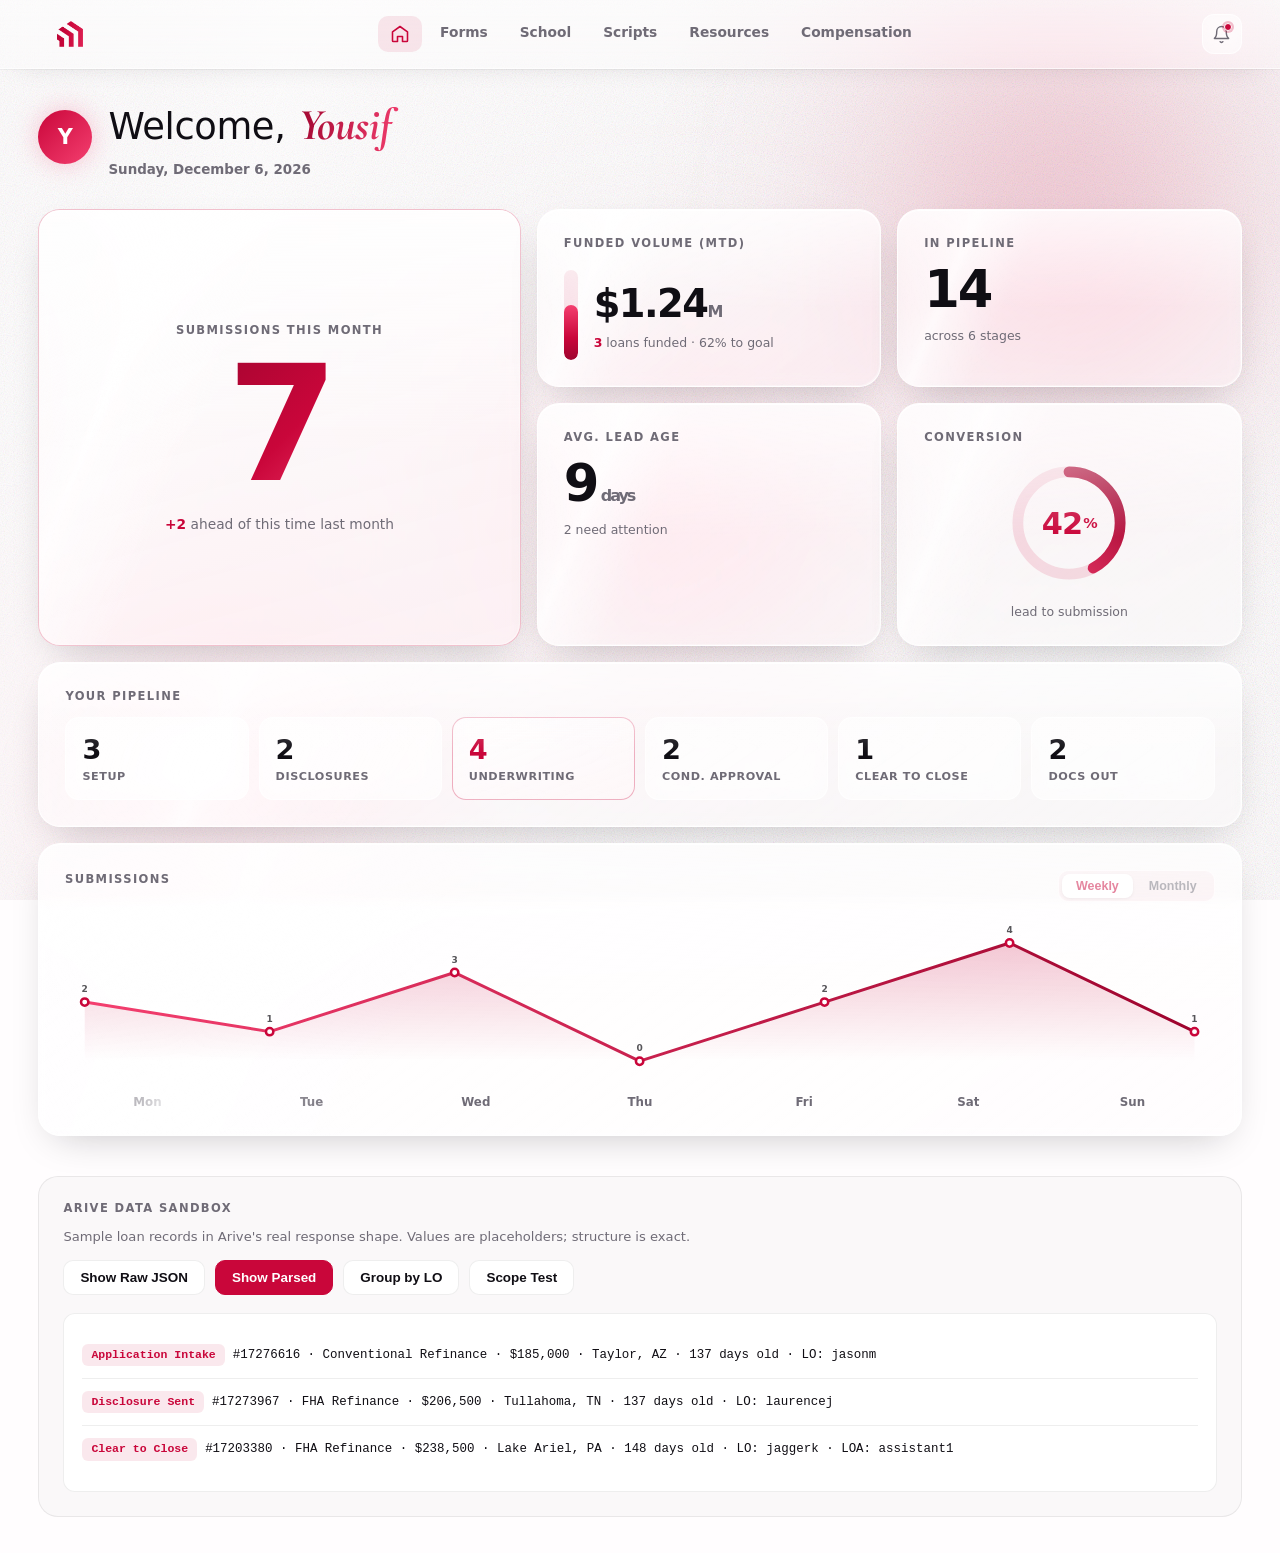
==== commit 997c0baf: "Update index.html" ====
--- a/index.html
+++ b/index.html
@@ -218,6 +218,7 @@
           <button class="sbx-btn" id="sbxRaw">Show Raw JSON</button>
           <button class="sbx-btn" id="sbxParsed">Show Parsed</button>
           <button class="sbx-btn" id="sbxByLo">Group by LO</button>
+          <button class="sbx-btn" id="sbxScope">Scope Test</button>
         </div>
         <div class="sandbox-out" id="sbxOut"></div>
       </div>
@@ -317,6 +318,7 @@
       currentLoanStatus:{status:"CLEAR_TO_CLOSE",date:"2026-07-21",adverseReason:null},
       modifiedDateTime:"2026-07-21T19:39:30.848Z", createDateTime:"2026-07-10T19:30:48Z",
       loanOriginatorEmail:"jaggerk@afexmortgage.com", loanPurpose:"Refinance", mortgageType:"FHA",
+      loanOfficerAssistantEmail:"assistant1@afexmortgage.com", loanOfficerAssistantName:"SAMPLE ASSISTANT",
       baseLoanAmount:238500, purchasePriceOrEstimatedValue:270000, archiveIndicator:false,
       deepLinkURL:"https://afexmortgage.myarive.com/app/loans/17203380" }
   ];
@@ -338,12 +340,20 @@
   function money(n){ return "$" + (n||0).toLocaleString(); }
   function loName(email){ return String(email||"").split("@")[0]; }
 
+  function canSee(loan, userEmail){
+    const u = String(userEmail||"").toLowerCase();
+    const lo = String(loan.lo||"").toLowerCase();
+    const loa = String(loan.loa||"").toLowerCase();
+    return u === lo || (loa && u === loa);
+  }
+
   function parseLoan(l){
     return {
       id: l.ariveLoanId,
       stage: prettyStatus(l.currentLoanStatus && l.currentLoanStatus.status),
       ageDays: loanAgeDays(l.createDateTime),
       lo: l.loanOriginatorEmail,
+      loa: l.loanOfficerAssistantEmail || null,
       purpose: l.loanPurpose,
       type: l.mortgageType,
       amount: l.baseLoanAmount,
@@ -354,7 +364,7 @@
   }
 
   const out = document.getElementById('sbxOut');
-  const btns = { raw:document.getElementById('sbxRaw'), parsed:document.getElementById('sbxParsed'), byLo:document.getElementById('sbxByLo') };
+  const btns = { raw:document.getElementById('sbxRaw'), parsed:document.getElementById('sbxParsed'), byLo:document.getElementById('sbxByLo'), scope:document.getElementById('sbxScope') };
 
   function setActive(key){ Object.keys(btns).forEach(k=> btns[k].classList.toggle('on', k===key)); }
 
@@ -368,7 +378,8 @@
     out.innerHTML = parsed.map(p=>
       '<div class="sbx-loan"><span class="sbx-tag">'+p.stage+'</span>'+
       '#'+p.id+' &middot; '+p.type+' '+p.purpose+' &middot; '+money(p.amount)+
-      ' &middot; '+p.location+' &middot; '+p.ageDays+' days old &middot; LO: '+loName(p.lo)+'</div>'
+      ' &middot; '+p.location+' &middot; '+p.ageDays+' days old &middot; LO: '+loName(p.lo)+
+      (p.loa ? ' &middot; LOA: '+loName(p.loa) : '')+'</div>'
     ).join('');
   }
   function showByLo(){
@@ -381,9 +392,23 @@
     }).join('');
   }
 
+  function showScope(){
+    setActive('scope');
+    const parsed = ARIVE_SAMPLE.map(parseLoan);
+    const testUsers = ["jaggerk@afexmortgage.com","assistant1@afexmortgage.com","jasonm@afexmtg.com"];
+    out.innerHTML = testUsers.map(u=>{
+      const visible = parsed.filter(p=> canSee(p, u));
+      const rows = visible.length
+        ? visible.map(p=> '<div class="sbx-loan"><span class="sbx-tag">'+p.stage+'</span>#'+p.id+' &middot; '+money(p.amount)+(String(p.loa).toLowerCase()===u.toLowerCase()?' &middot; (as assistant)':' &middot; (as LO)')+'</div>').join('')
+        : '<div class="sbx-loan">no loans visible</div>';
+      return '<div class="sbx-lo">'+loName(u)+' sees '+visible.length+' loan'+(visible.length===1?'':'s')+'</div>'+rows;
+    }).join('');
+  }
+
   btns.raw.addEventListener('click', showRaw);
   btns.parsed.addEventListener('click', showParsed);
   btns.byLo.addEventListener('click', showByLo);
+  btns.scope.addEventListener('click', showScope);
   showParsed();
 </script>
 </body>
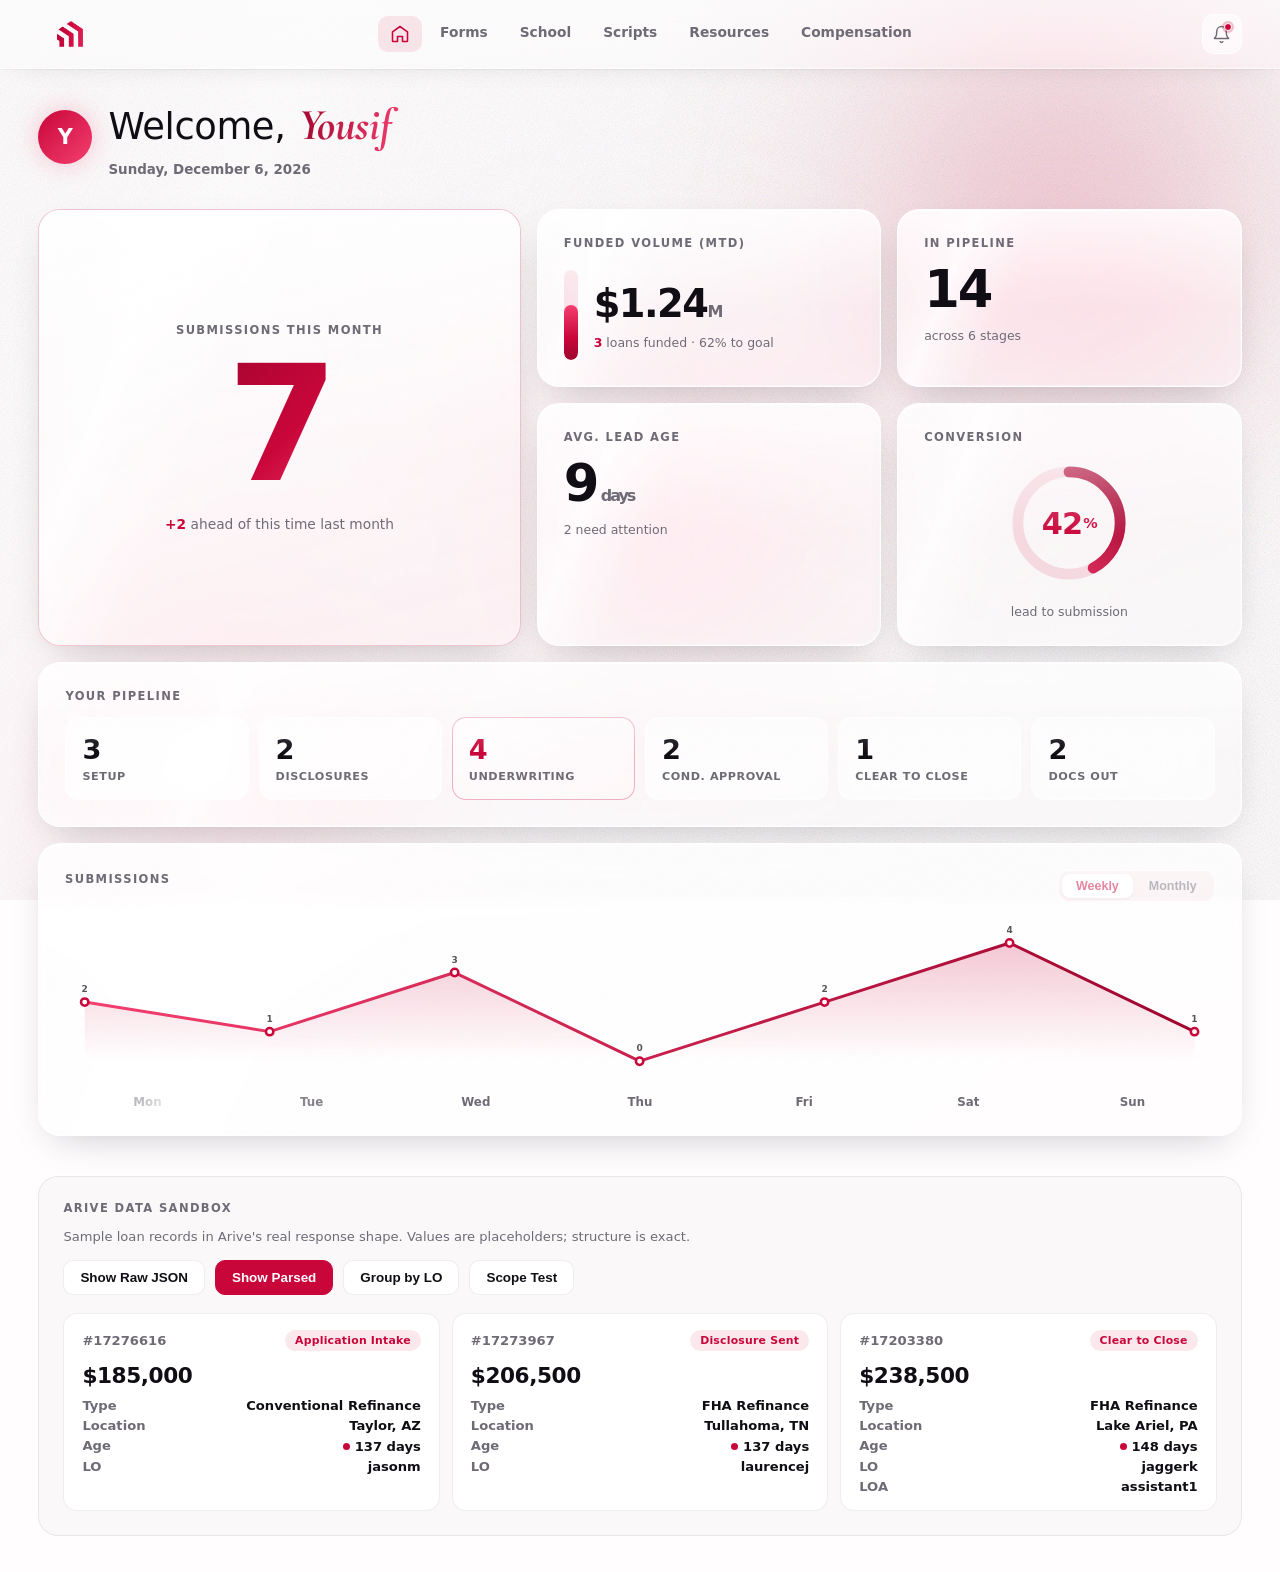
==== commit ae1e1a84: "Update index.html" ====
--- a/index.html
+++ b/index.html
@@ -106,11 +106,27 @@
   .sbx-btn{ font-size:.84rem; font-weight:600; color:var(--ink); background:#fff; border:1px solid var(--line); border-radius:10px; padding:9px 16px; cursor:pointer; transition:background .2s, border-color .2s, color .2s; }
   .sbx-btn:hover{ border-color:var(--red); color:var(--red); }
   .sbx-btn.on{ background:var(--red); color:#fff; border-color:var(--red); }
-  .sandbox-out{ font-family:ui-monospace,'SF Mono',Menlo,monospace; font-size:.78rem; line-height:1.6; background:#fff; border:1px solid var(--line); border-radius:12px; padding:18px; overflow-x:auto; white-space:pre-wrap; color:var(--ink); min-height:60px; }
-  .sbx-loan{ padding:12px 0; border-bottom:1px solid var(--line); }
-  .sbx-loan:last-child{ border-bottom:none; }
-  .sbx-tag{ display:inline-block; font-size:.72rem; font-weight:700; padding:2px 9px; border-radius:6px; background:rgba(201,6,58,.09); color:var(--red); margin-right:8px; }
-  .sbx-lo{ font-weight:700; margin:14px 0 6px; color:var(--ink); }
+  .sandbox-out{ background:transparent; min-height:60px; color:var(--ink); }
+  .sandbox-out.raw{ font-family:ui-monospace,'SF Mono',Menlo,monospace; font-size:.76rem; line-height:1.6; background:#fff; border:1px solid var(--line); border-radius:12px; padding:18px; overflow-x:auto; white-space:pre-wrap; }
+  .sbx-grid{ display:grid; grid-template-columns:repeat(auto-fill,minmax(300px,1fr)); gap:12px; }
+  .sbx-card{ background:#fff; border:1px solid var(--line); border-radius:14px; padding:16px 18px; transition:border-color .2s, transform .2s; }
+  .sbx-card:hover{ border-color:rgba(201,6,58,.3); transform:translateY(-2px); }
+  .sbx-card-top{ display:flex; align-items:center; justify-content:space-between; gap:10px; margin-bottom:12px; }
+  .sbx-id{ font-size:.82rem; font-weight:700; color:var(--soft); }
+  .sbx-tag{ display:inline-block; font-size:.68rem; font-weight:700; letter-spacing:.02em; padding:4px 10px; border-radius:20px; background:rgba(201,6,58,.09); color:var(--red); white-space:nowrap; }
+  .sbx-amount{ font-size:1.35rem; font-weight:700; letter-spacing:-.02em; margin-bottom:10px; }
+  .sbx-fields{ display:grid; grid-template-columns:auto 1fr; gap:5px 14px; font-size:.82rem; }
+  .sbx-fk{ color:var(--soft); font-weight:600; }
+  .sbx-fv{ font-weight:600; text-align:right; }
+  .sbx-age{ display:inline-flex; align-items:center; gap:5px; }
+  .sbx-age.warn .sbx-dot{ background:#e8a23d; }
+  .sbx-age.hot .sbx-dot{ background:var(--red); }
+  .sbx-dot{ width:7px; height:7px; border-radius:50%; background:#3ca66a; display:inline-block; }
+  .sbx-group{ margin-bottom:24px; }
+  .sbx-group:last-child{ margin-bottom:0; }
+  .sbx-group-head{ display:flex; align-items:baseline; gap:10px; margin:0 0 12px; }
+  .sbx-group-name{ font-size:1.05rem; font-weight:700; }
+  .sbx-group-count{ font-size:.8rem; color:var(--soft); font-weight:600; }
 </style>
 </head>
 <body>
@@ -368,40 +384,61 @@
 
   function setActive(key){ Object.keys(btns).forEach(k=> btns[k].classList.toggle('on', k===key)); }
 
+  function ageClass(days){ return days >= 21 ? 'hot' : (days >= 10 ? 'warn' : ''); }
+
+  function loanCard(p, note){
+    return '<div class="sbx-card">'+
+      '<div class="sbx-card-top"><span class="sbx-id">#'+p.id+'</span><span class="sbx-tag">'+p.stage+'</span></div>'+
+      '<div class="sbx-amount">'+money(p.amount)+'</div>'+
+      '<div class="sbx-fields">'+
+        '<span class="sbx-fk">Type</span><span class="sbx-fv">'+p.type+' '+p.purpose+'</span>'+
+        '<span class="sbx-fk">Location</span><span class="sbx-fv">'+p.location+'</span>'+
+        '<span class="sbx-fk">Age</span><span class="sbx-fv"><span class="sbx-age '+ageClass(p.ageDays)+'"><span class="sbx-dot"></span>'+p.ageDays+' days</span></span>'+
+        '<span class="sbx-fk">LO</span><span class="sbx-fv">'+loName(p.lo)+'</span>'+
+        (p.loa ? '<span class="sbx-fk">LOA</span><span class="sbx-fv">'+loName(p.loa)+'</span>' : '')+
+        (note ? '<span class="sbx-fk">Access</span><span class="sbx-fv">'+note+'</span>' : '')+
+      '</div>'+
+    '</div>';
+  }
+
   function showRaw(){
     setActive('raw');
+    out.className = 'sandbox-out raw';
     out.textContent = JSON.stringify(ARIVE_SAMPLE, null, 2);
   }
   function showParsed(){
     setActive('parsed');
+    out.className = 'sandbox-out';
     const parsed = ARIVE_SAMPLE.map(parseLoan);
-    out.innerHTML = parsed.map(p=>
-      '<div class="sbx-loan"><span class="sbx-tag">'+p.stage+'</span>'+
-      '#'+p.id+' &middot; '+p.type+' '+p.purpose+' &middot; '+money(p.amount)+
-      ' &middot; '+p.location+' &middot; '+p.ageDays+' days old &middot; LO: '+loName(p.lo)+
-      (p.loa ? ' &middot; LOA: '+loName(p.loa) : '')+'</div>'
-    ).join('');
+    out.innerHTML = '<div class="sbx-grid">'+ parsed.map(p=> loanCard(p)).join('') +'</div>';
   }
   function showByLo(){
     setActive('byLo');
+    out.className = 'sandbox-out';
     const groups = {};
     ARIVE_SAMPLE.map(parseLoan).forEach(p=>{ (groups[p.lo] = groups[p.lo] || []).push(p); });
-    out.innerHTML = Object.keys(groups).map(lo=>{
-      const rows = groups[lo].map(p=> '<div class="sbx-loan"><span class="sbx-tag">'+p.stage+'</span>#'+p.id+' &middot; '+money(p.amount)+' &middot; '+p.ageDays+' days</div>').join('');
-      return '<div class="sbx-lo">'+loName(lo)+' ('+groups[lo].length+' loan'+(groups[lo].length>1?'s':'')+')</div>'+rows;
-    }).join('');
+    out.innerHTML = Object.keys(groups).map(lo=>
+      '<div class="sbx-group">'+
+        '<div class="sbx-group-head"><span class="sbx-group-name">'+loName(lo)+'</span><span class="sbx-group-count">'+groups[lo].length+' loan'+(groups[lo].length>1?'s':'')+'</span></div>'+
+        '<div class="sbx-grid">'+ groups[lo].map(p=> loanCard(p)).join('') +'</div>'+
+      '</div>'
+    ).join('');
   }
 
   function showScope(){
     setActive('scope');
+    out.className = 'sandbox-out';
     const parsed = ARIVE_SAMPLE.map(parseLoan);
     const testUsers = ["jaggerk@afexmortgage.com","assistant1@afexmortgage.com","jasonm@afexmtg.com"];
     out.innerHTML = testUsers.map(u=>{
       const visible = parsed.filter(p=> canSee(p, u));
-      const rows = visible.length
-        ? visible.map(p=> '<div class="sbx-loan"><span class="sbx-tag">'+p.stage+'</span>#'+p.id+' &middot; '+money(p.amount)+(String(p.loa).toLowerCase()===u.toLowerCase()?' &middot; (as assistant)':' &middot; (as LO)')+'</div>').join('')
-        : '<div class="sbx-loan">no loans visible</div>';
-      return '<div class="sbx-lo">'+loName(u)+' sees '+visible.length+' loan'+(visible.length===1?'':'s')+'</div>'+rows;
+      const cards = visible.length
+        ? '<div class="sbx-grid">'+ visible.map(p=> loanCard(p, String(p.loa).toLowerCase()===u.toLowerCase() ? 'as assistant' : 'as LO')).join('') +'</div>'
+        : '<div class="sbx-group-count">no loans visible</div>';
+      return '<div class="sbx-group">'+
+        '<div class="sbx-group-head"><span class="sbx-group-name">'+loName(u)+'</span><span class="sbx-group-count">sees '+visible.length+' loan'+(visible.length===1?'':'s')+'</span></div>'+
+        cards+
+      '</div>';
     }).join('');
   }
 
